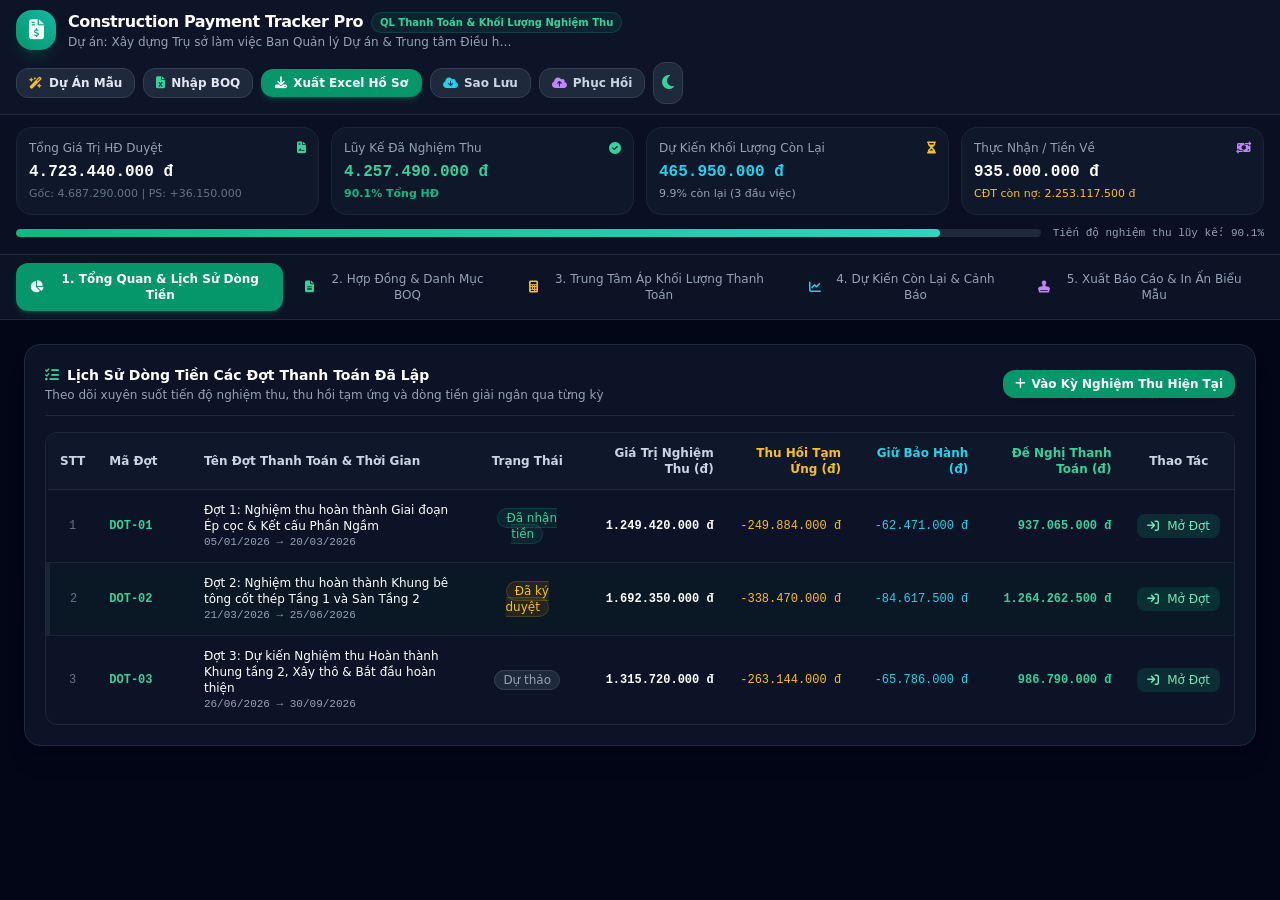
==== index.html @ e92fc6bf "Khoi tao ung dung Construction Payment Tracker Pro" ====
﻿<!DOCTYPE html>
<html lang="vi" class="dark">
<head>
  <meta charset="UTF-8">
  <meta name="viewport" content="width=device-width, initial-scale=1.0">
  <title>Construction Payment Tracker Pro - Quản Lý Thanh Toán & Khối Lượng Nghiệm Thu</title>
  
  <!-- Offline Tailwind CSS -->
  <script src="./libs/tailwind.js"></script>
  <script>
    if (typeof tailwind !== 'undefined') {
      tailwind.config = {
        darkMode: 'class',
        theme: {
          extend: {
            colors: {
              brand: { 50: '#ecfdf5', 500: '#10b981', 600: '#059669', 700: '#047857' }
            }
          }
        }
      }
    }
  </script>

  <!-- Offline Font Awesome Icons -->
  <link rel="stylesheet" href="./libs/fontawesome/all.min.css">

  <!-- Offline SheetJS Library -->
  <script src="./libs/xlsx.full.min.js"></script>

  <!-- Custom Stylesheet -->
  <link rel="stylesheet" href="style.css">
</head>
<body class="bg-slate-950 text-slate-100 min-h-screen flex flex-col font-sans antialiased selection:bg-emerald-500 selection:text-white">

  <!-- TOP HEADER -->
  <header class="bg-slate-900/90 border-b border-slate-800 px-4 py-2.5 flex flex-wrap items-center justify-between gap-3 sticky top-0 z-40 backdrop-blur-md">
    
    <!-- Left: Brand & Active Project -->
    <div class="flex items-center gap-3">
      <div class="w-10 h-10 rounded-2xl bg-gradient-to-tr from-emerald-600 to-teal-500 flex items-center justify-center text-white shadow-lg shadow-emerald-600/20">
        <i class="fa-solid fa-file-invoice-dollar text-xl"></i>
      </div>
      <div>
        <div class="flex items-center gap-2">
          <h1 class="text-sm sm:text-base font-extrabold text-white tracking-tight">Construction Payment Tracker Pro</h1>
          <span class="text-[10px] font-bold px-2 py-0.5 rounded-full bg-emerald-500/10 text-emerald-400 border border-emerald-500/20">QL Thanh Toán & Khối Lượng Nghiệm Thu</span>
        </div>
        <p id="header-project-name" class="text-xs text-slate-400 truncate max-w-xs sm:max-w-md">Dự án: Xây dựng Trụ sở làm việc Cơ quan 5 tầng</p>
      </div>
    </div>

    <!-- Right: Quick Actions -->
    <div class="flex items-center gap-2">
      <!-- Demo Data Reset -->
      <button id="btn-reset-demo" class="flex items-center gap-1.5 px-3 py-1.5 rounded-xl bg-slate-800 hover:bg-slate-700 text-slate-200 text-xs font-semibold border border-slate-700 transition" title="Nạp lại dự án mẫu chuẩn">
        <i class="fa-solid fa-wand-magic-sparkles text-amber-400"></i>
        <span class="hidden sm:inline">Dự Án Mẫu</span>
      </button>

      <!-- Import BOQ Excel -->
      <input type="file" id="input-boq-file" accept=".xlsx, .xls, .csv" class="hidden">
      <label for="input-boq-file" id="btn-open-boq" class="flex items-center gap-1.5 px-3 py-1.5 rounded-xl bg-slate-800 hover:bg-slate-700 text-slate-200 text-xs font-semibold border border-slate-700 transition cursor-pointer" title="Nạp BOQ từ Excel">
        <i class="fa-solid fa-file-excel text-emerald-400"></i>
        <span>Nhập BOQ</span>
      </label>

      <!-- Export Multi-Sheet Excel -->
      <button id="btn-export-full-excel" class="flex items-center gap-1.5 px-3.5 py-1.5 rounded-xl bg-emerald-600 hover:bg-emerald-500 text-white text-xs font-bold shadow-md shadow-emerald-600/25 transition" title="Xuất toàn bộ báo cáo thanh toán ra Excel đa sheet">
        <i class="fa-solid fa-download"></i>
        <span>Xuất Excel Hồ Sơ</span>
      </button>

      <!-- Backup JSON -->
      <button id="btn-backup-json" class="flex items-center gap-1.5 px-3 py-1.5 rounded-xl bg-slate-800 hover:bg-slate-700 text-slate-300 text-xs font-semibold border border-slate-700 transition" title="Sao lưu toàn bộ dữ liệu ra file JSON">
        <i class="fa-solid fa-cloud-arrow-down text-cyan-400"></i>
        <span class="hidden md:inline">Sao Lưu</span>
      </button>

      <!-- Restore JSON -->
      <input type="file" id="input-restore-json" accept=".json" class="hidden">
      <label for="input-restore-json" class="flex items-center gap-1.5 px-3 py-1.5 rounded-xl bg-slate-800 hover:bg-slate-700 text-slate-300 text-xs font-semibold border border-slate-700 transition cursor-pointer" title="Khôi phục dữ liệu từ file JSON">
        <i class="fa-solid fa-cloud-arrow-up text-purple-400"></i>
        <span class="hidden md:inline">Phục Hồi</span>
      </label>

      <!-- Theme Toggle -->
      <button id="btn-theme-toggle" class="p-2 rounded-xl bg-slate-800 border border-slate-700 text-slate-300 hover:text-white transition">
        <i id="theme-icon" class="fa-solid fa-moon text-emerald-400"></i>
      </button>
    </div>
  </header>

  <!-- KPI SUMMARY STRIP (ALWAYS VISIBLE FOR QUICK DECISION MAKING) -->
  <div class="bg-slate-900/60 border-b border-slate-800 px-4 py-3">
    <div class="max-w-[1600px] mx-auto grid grid-cols-2 md:grid-cols-4 gap-3 text-xs">
      
      <!-- KPI 1 -->
      <div class="p-3 rounded-2xl bg-slate-900 border border-slate-800/80">
        <div class="text-slate-400 flex items-center justify-between">
          <span>Tổng Giá Trị HĐ Duyệt</span>
          <i class="fa-solid fa-file-contract text-emerald-400"></i>
        </div>
        <div id="kpi-contract-total" class="text-sm sm:text-base font-extrabold text-white mt-1 font-mono">0 đ</div>
        <div id="kpi-contract-sub" class="text-[11px] text-slate-500 mt-0.5 truncate">Gốc: 0 | PS: 0</div>
      </div>

      <!-- KPI 2 -->
      <div class="p-3 rounded-2xl bg-slate-900 border border-slate-800/80">
        <div class="text-slate-400 flex items-center justify-between">
          <span>Lũy Kế Đã Nghiệm Thu</span>
          <i class="fa-solid fa-circle-check text-emerald-400"></i>
        </div>
        <div id="kpi-accepted-total" class="text-sm sm:text-base font-extrabold text-emerald-400 mt-1 font-mono">0 đ</div>
        <div id="kpi-accepted-pct" class="text-[11px] text-emerald-500 font-semibold mt-0.5">0.0% Tổng HĐ</div>
      </div>

      <!-- KPI 3 -->
      <div class="p-3 rounded-2xl bg-slate-900 border border-slate-800/80">
        <div class="text-slate-400 flex items-center justify-between">
          <span>Dự Kiến Khối Lượng Còn Lại</span>
          <i class="fa-solid fa-hourglass-half text-amber-400"></i>
        </div>
        <div id="kpi-remaining-total" class="text-sm sm:text-base font-extrabold text-cyan-400 mt-1 font-mono">0 đ</div>
        <div id="kpi-remaining-sub" class="text-[11px] text-slate-400 mt-0.5">0% còn lại</div>
      </div>

      <!-- KPI 4 -->
      <div class="p-3 rounded-2xl bg-slate-900 border border-slate-800/80">
        <div class="text-slate-400 flex items-center justify-between">
          <span>Thực Nhận / Tiền Về</span>
          <i class="fa-solid fa-money-bill-transfer text-purple-400"></i>
        </div>
        <div id="kpi-paid-total" class="text-sm sm:text-base font-extrabold text-white mt-1 font-mono">0 đ</div>
        <div id="kpi-debt-sub" class="text-[11px] text-amber-400 font-medium mt-0.5 truncate">CĐT còn nợ: 0 đ</div>
      </div>

    </div>

    <!-- Progress bar -->
    <div class="max-w-[1600px] mx-auto mt-2.5 flex items-center gap-3">
      <div class="flex-1 bg-slate-800 rounded-full h-2 overflow-hidden">
        <div id="progress-bar-accepted" class="bg-gradient-to-r from-emerald-500 to-teal-400 h-2 rounded-full transition-all duration-500" style="width: 0%"></div>
      </div>
      <span id="progress-bar-text" class="text-[11px] font-mono text-slate-400 whitespace-nowrap">Tiến độ nghiệm thu: 0.0%</span>
    </div>
  </div>

  <!-- NAVIGATION TABS -->
  <nav class="bg-slate-900/80 border-b border-slate-800 px-4 py-2 flex items-center gap-2 overflow-x-auto text-xs font-medium sticky top-[57px] z-30 backdrop-blur-md">
    <button class="nav-tab active px-3.5 py-2 rounded-xl flex items-center gap-2 bg-emerald-600 text-white font-bold shadow-md shadow-emerald-600/25 transition" data-tab="tab-dashboard">
      <i class="fa-solid fa-chart-pie"></i>
      <span>1. Tổng Quan & Lịch Sử Dòng Tiền</span>
    </button>
    <button class="nav-tab px-3.5 py-2 rounded-xl text-slate-400 hover:text-white flex items-center gap-2 transition hover:bg-slate-800" data-tab="tab-contract">
      <i class="fa-solid fa-file-lines text-emerald-400"></i>
      <span>2. Hợp Đồng & Danh Mục BOQ</span>
    </button>
    <button class="nav-tab px-3.5 py-2 rounded-xl text-slate-400 hover:text-white flex items-center gap-2 transition hover:bg-slate-800" data-tab="tab-payment">
      <i class="fa-solid fa-calculator text-amber-400"></i>
      <span>3. Trung Tâm Áp Khối Lượng Thanh Toán</span>
    </button>
    <button class="nav-tab px-3.5 py-2 rounded-xl text-slate-400 hover:text-white flex items-center gap-2 transition hover:bg-slate-800" data-tab="tab-remaining">
      <i class="fa-solid fa-chart-line text-cyan-400"></i>
      <span>4. Dự Kiến Còn Lại & Cảnh Báo</span>
    </button>
    <button class="nav-tab px-3.5 py-2 rounded-xl text-slate-400 hover:text-white flex items-center gap-2 transition hover:bg-slate-800" data-tab="tab-export">
      <i class="fa-solid fa-stamp text-purple-400"></i>
      <span>5. Xuất Báo Cáo & In Ấn Biểu Mẫu</span>
    </button>
  </nav>

  <!-- MAIN TAB CONTENT CONTAINER -->
  <main class="flex-1 max-w-[1600px] w-full mx-auto p-4 sm:p-6 overflow-y-auto space-y-6">
    <!-- ==================== TAB 1: TỔNG QUAN & LỊCH SỬ DÒNG TIỀN ==================== -->
    <section id="tab-dashboard" class="tab-content space-y-6">
      <div class="p-5 rounded-2xl bg-slate-900/80 border border-slate-800 shadow-xl space-y-4">
        <div class="flex flex-col sm:flex-row sm:items-center justify-between gap-3 border-b border-slate-800 pb-3">
          <div>
            <h2 class="text-sm font-bold text-white flex items-center gap-2">
              <i class="fa-solid fa-list-check text-emerald-400"></i>
              Lịch Sử Dòng Tiền Các Đợt Thanh Toán Đã Lập
            </h2>
            <p class="text-xs text-slate-400 mt-0.5">Theo dõi xuyên suốt tiến độ nghiệm thu, thu hồi tạm ứng và dòng tiền giải ngân qua từng kỳ</p>
          </div>
          <div class="flex items-center gap-2 text-xs">
            <button onclick="switchTab('tab-payment')" class="px-3 py-1.5 rounded-xl bg-emerald-600 hover:bg-emerald-500 text-white font-semibold transition flex items-center gap-1.5 shadow">
              <i class="fa-solid fa-plus"></i>
              <span>Vào Kỳ Nghiệm Thu Hiện Tại</span>
            </button>
          </div>
        </div>

        <div class="overflow-x-auto rounded-xl border border-slate-800">
          <table class="w-full text-left text-xs border-collapse">
            <thead class="bg-slate-900 text-slate-300 font-semibold border-b border-slate-800">
              <tr>
                <th class="p-3 text-center w-10">STT</th>
                <th class="p-3 w-24">Mã Đợt</th>
                <th class="p-3 min-w-[280px]">Tên Đợt Thanh Toán & Thời Gian</th>
                <th class="p-3 text-center w-28">Trạng Thái</th>
                <th class="p-3 text-right w-36">Giá Trị Nghiệm Thu (đ)</th>
                <th class="p-3 text-right w-32 text-amber-400">Thu Hồi Tạm Ứng (đ)</th>
                <th class="p-3 text-right w-32 text-cyan-400">Giữ Bảo Hành (đ)</th>
                <th class="p-3 text-right w-36 text-emerald-400 font-bold">Đề Nghị Thanh Toán (đ)</th>
                <th class="p-3 text-center w-28">Thao Tác</th>
              </tr>
            </thead>
            <tbody id="dashboard-milestones-body" class="divide-y divide-slate-800/80 text-slate-200">
              <!-- Rendered dynamically -->
            </tbody>
          </table>
        </div>
      </div>
    </section>

    <!-- ==================== TAB 2: HỢP ĐỒNG & DANH MỤC BOQ ==================== -->
    <section id="tab-contract" class="tab-content space-y-6 hidden">
      
      <!-- Project Info Card -->
      <div class="p-5 rounded-2xl bg-slate-900/80 border border-slate-800 shadow-xl space-y-4">
        <div class="flex items-center justify-between border-b border-slate-800 pb-3">
          <h2 class="text-sm font-bold text-white flex items-center gap-2">
            <i class="fa-solid fa-building-circle-check text-emerald-400"></i>
            Thông Tin Hợp Đồng & Điều Kiện Thanh Toán
          </h2>
          <span class="text-[11px] text-slate-400">Mẫu chuẩn theo Nghị định 99/2021/NĐ-CP & Quản lý HĐ Xây dựng</span>
        </div>

        <div class="grid grid-cols-1 md:grid-cols-2 lg:grid-cols-4 gap-4 text-xs">
          <div>
            <label class="block text-slate-400 mb-1">Tên Công Trình / Dự Án <span class="text-rose-400">*</span></label>
            <input type="text" id="proj-name" class="w-full bg-slate-800 border border-slate-700 rounded-xl px-3 py-2 text-white font-medium focus:outline-none focus:border-emerald-500">
          </div>
          <div>
            <label class="block text-slate-400 mb-1">Mã Dự Án / Mã Hiệu</label>
            <input type="text" id="proj-code" class="w-full bg-slate-800 border border-slate-700 rounded-xl px-3 py-2 text-white font-mono focus:outline-none focus:border-emerald-500">
          </div>
          <div>
            <label class="block text-slate-400 mb-1">Gói Thầu Thi Công</label>
            <input type="text" id="proj-package" class="w-full bg-slate-800 border border-slate-700 rounded-xl px-3 py-2 text-white focus:outline-none focus:border-emerald-500">
          </div>
          <div>
            <label class="block text-slate-400 mb-1">Chủ Đầu Tư / Ban QLDA</label>
            <input type="text" id="proj-investor" class="w-full bg-slate-800 border border-slate-700 rounded-xl px-3 py-2 text-white focus:outline-none focus:border-emerald-500">
          </div>
          <div>
            <label class="block text-slate-400 mb-1">Nhà Thầu Thi Công</label>
            <input type="text" id="proj-contractor" class="w-full bg-slate-800 border border-slate-700 rounded-xl px-3 py-2 text-white focus:outline-none focus:border-emerald-500">
          </div>
          <div>
            <label class="block text-slate-400 mb-1">Đơn Vị Tư Vấn Giám Sát</label>
            <input type="text" id="proj-supervision" class="w-full bg-slate-800 border border-slate-700 rounded-xl px-3 py-2 text-white focus:outline-none focus:border-emerald-500">
          </div>
          <div>
            <label class="block text-slate-400 mb-1">Số Hợp Đồng & Ngày Ký</label>
            <input type="text" id="proj-contract-no" class="w-full bg-slate-800 border border-slate-700 rounded-xl px-3 py-2 text-white font-medium focus:outline-none focus:border-emerald-500">
          </div>
          <div class="grid grid-cols-2 gap-2">
            <div>
              <label class="block text-slate-400 mb-1">% Tạm Ứng HĐ</label>
              <div class="relative">
                <input type="number" id="proj-advance-pct" class="w-full bg-slate-800 border border-slate-700 rounded-xl px-3 py-2 text-white font-mono focus:outline-none focus:border-emerald-500">
                <span class="absolute right-2.5 top-2 text-slate-500">%</span>
              </div>
            </div>
            <div>
              <label class="block text-slate-400 mb-1">% Giữ Bảo Hành</label>
              <div class="relative">
                <input type="number" id="proj-retention-pct" class="w-full bg-slate-800 border border-slate-700 rounded-xl px-3 py-2 text-white font-mono focus:outline-none focus:border-emerald-500">
                <span class="absolute right-2.5 top-2 text-slate-500">%</span>
              </div>
            </div>
          </div>
        </div>

        <div class="pt-2 border-t border-slate-800/80 grid grid-cols-1 md:grid-cols-2 gap-4 text-xs">
          <div>
            <label class="block text-slate-400 mb-1">Tổng Số Tiền Đã Tạm Ứng (VNĐ) - Dùng để theo dõi mức thu hồi còn lại:</label>
            <input type="number" id="proj-advance-amount" class="w-full bg-slate-800 border border-slate-700 rounded-xl px-3 py-2 text-amber-300 font-mono font-bold focus:outline-none focus:border-amber-500">
          </div>
          <div class="flex items-end">
            <p class="text-[11px] text-slate-400 italic">
              <i class="fa-solid fa-circle-info text-emerald-400 mr-1"></i> Số liệu được tự động lưu sau mỗi lần bạn chỉnh sửa.
            </p>
          </div>
        </div>
      </div>

      <!-- Drag & Drop Upload Excel BOQ -->
      <input type="file" id="input-boq-dropzone" accept=".xlsx, .xls, .csv" class="hidden">
      <label for="input-boq-dropzone" id="dropzone-boq" class="block p-5 rounded-2xl bg-gradient-to-r from-slate-900 to-slate-900/80 border-2 border-dashed border-slate-700 hover:border-emerald-500 transition shadow-lg text-center cursor-pointer group">
        <div class="flex items-center justify-center gap-3">
          <div class="w-10 h-10 rounded-xl bg-emerald-500/10 text-emerald-400 flex items-center justify-center group-hover:scale-110 transition pointer-events-none">
            <i class="fa-solid fa-file-excel text-xl"></i>
          </div>
          <div class="text-left pointer-events-none">
            <h3 class="text-xs sm:text-sm font-bold text-white">Nạp Danh Mục Dự Toán / Bảng Giá Hợp Đồng (BOQ) Từ File Excel</h3>
            <p class="text-[11px] text-slate-400">Bấm vào đây hoặc kéo thả file Excel (.xlsx, .xls, .csv) để tự động nhận diện cột</p>
          </div>
        </div>
      </label>

      <!-- BOQ Items Table Card -->
      <div class="p-5 rounded-2xl bg-slate-900/80 border border-slate-800 shadow-xl space-y-4">
        <div class="flex flex-col sm:flex-row sm:items-center justify-between gap-3">
          <div>
            <h2 class="text-sm font-bold text-white flex items-center gap-2">
              <i class="fa-solid fa-list-ol text-emerald-400"></i>
              Bảng Danh Mục Khối Lượng Hợp Đồng & Phát Sinh (BOQ)
            </h2>
            <p class="text-xs text-slate-400 mt-0.5">Bạn có thể chỉnh sửa trực tiếp tên, khối lượng và đơn giá ngay trong bảng</p>
          </div>

          <div class="flex items-center gap-2 text-xs">
            <button id="btn-add-boq-item" class="px-3.5 py-1.5 rounded-xl bg-emerald-600 hover:bg-emerald-500 text-white font-bold transition flex items-center gap-1.5 shadow-md shadow-emerald-600/20">
              <i class="fa-solid fa-plus"></i> Thêm Đầu Việc
            </button>
            <span class="px-3 py-1.5 rounded-xl bg-slate-800 border border-slate-700 text-slate-300 font-mono">
              Tổng Giá Trị HĐ Duyệt: <strong id="stat-boq-grand-total" class="text-emerald-400 font-bold">0 đ</strong>
            </span>
          </div>
        </div>

        <!-- BOQ Table -->
        <div class="overflow-x-auto rounded-xl border border-slate-800 max-h-[500px]">
          <table class="w-full text-left text-xs border-collapse">
            <thead class="bg-slate-900 text-slate-300 font-semibold sticky top-0 z-10 border-b border-slate-800">
              <tr>
                <th class="p-2.5 text-center w-10">STT</th>
                <th class="p-2.5 w-24">Mã Hiệu</th>
                <th class="p-2.5 min-w-[280px]">Nội Dung Công Tác Xây Dựng</th>
                <th class="p-2.5 text-center w-16">ĐVT</th>
                <th class="p-2.5 text-right w-24">KL Gốc</th>
                <th class="p-2.5 text-right w-24 text-amber-400">Phát Sinh (+/-)</th>
                <th class="p-2.5 text-right w-28 text-emerald-400">KL Duyệt</th>
                <th class="p-2.5 text-right w-32">Đơn Giá HĐ (đ)</th>
                <th class="p-2.5 text-right w-36">Thành Tiền HĐ (đ)</th>
                <th class="p-2.5 text-center w-14">Xóa</th>
              </tr>
            </thead>
            <tbody id="boq-table-body" class="divide-y divide-slate-800/80 text-slate-200">
              <!-- Rendered dynamically -->
            </tbody>
          </table>
        </div>
      </div>

    </section>

    <!-- ==================== TAB 3: TRUNG TÂM THANH TOÁN & ÁP KHỐI LƯỢNG ==================== -->
    <section id="tab-payment" class="tab-content space-y-6 hidden">
      
      <!-- Milestone Control Hub -->
      <div class="p-5 rounded-2xl bg-gradient-to-r from-slate-900 to-slate-900/90 border border-slate-800 shadow-xl space-y-4">
        <div class="flex flex-col sm:flex-row sm:items-center justify-between gap-3 border-b border-slate-800 pb-3">
          <div class="flex items-center gap-3">
            <div>
              <label class="block text-[11px] text-slate-400 font-semibold mb-1">Chọn Đợt Thanh Toán:</label>
              <select id="select-active-milestone" class="bg-slate-800 border border-slate-700 rounded-xl px-3 py-2 text-white font-bold text-xs focus:outline-none focus:border-amber-500 max-w-sm sm:max-w-md truncate">
                <!-- Rendered dynamically -->
              </select>
            </div>
            <div class="flex items-end gap-1.5 pt-4">
              <button id="btn-add-milestone" class="px-3 py-2 rounded-xl bg-amber-500 hover:bg-amber-400 text-slate-950 font-bold text-xs shadow-md transition flex items-center gap-1.5" title="Tạo đợt thanh toán mới">
                <i class="fa-solid fa-plus"></i> Tạo Đợt Mới
              </button>
              <button id="btn-delete-milestone" class="px-2.5 py-2 rounded-xl bg-slate-800 hover:bg-rose-900/40 text-slate-400 hover:text-rose-400 text-xs border border-slate-700 transition" title="Xóa đợt hiện tại">
                <i class="fa-regular fa-trash-can"></i>
              </button>
            </div>
          </div>

          <div class="flex items-center gap-2 text-xs">
            <button id="btn-auto-fill-remaining" class="px-3 py-2 rounded-xl bg-slate-800 hover:bg-slate-700 text-slate-300 font-semibold border border-slate-700 transition" title="Tự động áp toàn bộ khối lượng còn lại vào đợt này">
              <i class="fa-solid fa-bolt text-amber-400 mr-1"></i> Áp 100% KL Còn Lại
            </button>
            <button id="btn-clear-period-quantities" class="px-3 py-2 rounded-xl bg-slate-800 hover:bg-slate-700 text-slate-400 hover:text-white border border-slate-700 transition" title="Xóa trắng số liệu kỳ này">
              <i class="fa-solid fa-eraser mr-1"></i> Xóa Trắng Kỳ Này
            </button>
          </div>
        </div>

        <!-- Milestone Configuration Fields -->
        <div class="grid grid-cols-1 sm:grid-cols-2 lg:grid-cols-6 gap-3 text-xs">
          <div class="lg:col-span-2">
            <label class="block text-slate-400 mb-1">Tên Đợt Thanh Toán</label>
            <input type="text" id="ms-name" class="w-full bg-slate-800 border border-slate-700 rounded-xl px-3 py-2 text-white font-semibold focus:outline-none focus:border-amber-500">
          </div>
          <div>
            <label class="block text-slate-400 mb-1">Mã Đợt (VD: DOT-01)</label>
            <input type="text" id="ms-code" class="w-full bg-slate-800 border border-slate-700 rounded-xl px-3 py-2 text-emerald-400 font-mono font-bold focus:outline-none focus:border-amber-500">
          </div>
          <div>
            <label class="block text-slate-400 mb-1">Từ Ngày</label>
            <input type="date" id="ms-start-date" class="w-full bg-slate-800 border border-slate-700 rounded-xl px-3 py-2 text-white focus:outline-none focus:border-amber-500">
          </div>
          <div>
            <label class="block text-slate-400 mb-1">Đến Ngày (Chốt Nghiệm Thu)</label>
            <input type="date" id="ms-end-date" class="w-full bg-slate-800 border border-slate-700 rounded-xl px-3 py-2 text-amber-300 font-bold focus:outline-none focus:border-amber-500">
          </div>
          <div>
            <label class="block text-slate-400 mb-1">Trạng Thái Hồ Sơ</label>
            <select id="ms-status" class="w-full bg-slate-800 border border-slate-700 rounded-xl px-3 py-2 text-white font-medium focus:outline-none focus:border-amber-500">
              <option value="draft">Dự Thảo</option>
              <option value="inspected">Đã Nghiệm Thu</option>
              <option value="approved">Đã Ký Duyệt Hồ Sơ</option>
              <option value="paid">Đã Giải Ngân / Nhận Tiền</option>
            </select>
          </div>
        </div>
      </div>

      <!-- Overrun Warning Banner (Dynamic) -->
      <div id="banner-overrun-warning" class="p-4 rounded-2xl bg-rose-950/40 border border-rose-500/50 shadow-lg hidden flex items-center justify-between gap-3 text-xs">
        <div class="flex items-center gap-3">
          <div class="w-9 h-9 rounded-xl bg-rose-500/20 text-rose-400 flex items-center justify-center text-lg">
            <i class="fa-solid fa-triangle-exclamation"></i>
          </div>
          <div>
            <h4 class="font-bold text-white">CẢNH BÁO: PHÁT HIỆN <span id="text-overrun-count" class="text-rose-400">0</span> CÔNG TÁC VƯỢT KHỐI LƯỢNG HỢP ĐỒNG!</h4>
            <p class="text-slate-300 text-[11px] mt-0.5">Tổng giá trị khối lượng vượt hạn mức: <strong id="text-overrun-amount" class="text-rose-400 font-mono">0 đ</strong>. Vui lòng kiểm tra lại số liệu hoặc lập Phụ lục hợp đồng bổ sung.</p>
          </div>
        </div>
        <button onclick="switchTab('tab-remaining')" class="px-3 py-1.5 rounded-xl bg-rose-600 hover:bg-rose-500 text-white font-semibold transition shrink-0">
          Xem Danh Sách Vượt
        </button>
      </div>

      <!-- Core Payment Table Card -->
      <div class="p-5 rounded-2xl bg-slate-900/80 border border-slate-800 shadow-xl space-y-4">
        <div class="flex flex-col sm:flex-row sm:items-center justify-between gap-3">
          <div>
            <h2 class="text-sm font-bold text-white flex items-center gap-2">
              <i class="fa-solid fa-calculator text-emerald-400"></i>
              Bảng Áp Khối Lượng Nghiệm Thu & Tính Toán Dòng Tiền Kỳ Này
            </h2>
            <p class="text-xs text-slate-400 mt-0.5">Nhập số lượng thực hiện tại cột màu vàng ➔ Lũy kế, Khối lượng còn lại và Thành tiền sẽ tự động cập nhật</p>
          </div>
        </div>

        <div class="overflow-x-auto rounded-xl border border-slate-800 max-h-[550px]">
          <table class="w-full text-left text-xs border-collapse">
            <thead class="bg-slate-900 text-slate-300 font-semibold sticky top-0 z-10 border-b border-slate-800">
              <tr>
                <th class="p-2 text-center w-8">STT</th>
                <th class="p-2 w-20">Mã Hiệu</th>
                <th class="p-2 min-w-[240px]">Nội Dung Công Việc</th>
                <th class="p-2 text-center w-14">ĐVT</th>
                <th class="p-2 text-right w-24 text-slate-400">KL HĐ Duyệt</th>
                <th class="p-2 text-right w-24 text-slate-400 bg-slate-900/60">Lũy Kế Trước</th>
                <th class="p-2 text-right w-28 bg-amber-500/10 text-amber-300 border-x border-amber-500/30 font-bold">KL KỲ NÀY</th>
                <th class="p-2 text-right w-28 text-emerald-400">Lũy Kế Hết Kỳ</th>
                <th class="p-2 text-right w-24 text-slate-300 bg-slate-900/60">KL CÒN LẠI</th>
                <th class="p-2 text-right w-28 text-slate-400">Đơn Giá HĐ (đ)</th>
                <th class="p-2 text-right w-32 text-emerald-400 font-bold">Thành Tiền Kỳ Này (đ)</th>
                <th class="p-2 text-right w-32 text-cyan-300 font-bold">Giá Trị Còn Lại (đ)</th>
                <th class="p-2 text-center w-24">Cảnh Báo</th>
              </tr>
            </thead>
            <tbody id="payment-table-body" class="divide-y divide-slate-800/80 text-slate-200">
              <!-- Rendered dynamically -->
            </tbody>
          </table>
        </div>

        <!-- Financial Deductions Summary Bar (Chuẩn Nghiệp Vụ Kho Bạc / NĐ 99) -->
        <div class="p-5 rounded-2xl bg-gradient-to-r from-slate-900 via-slate-800/60 to-slate-900 border border-slate-700/80 space-y-4">
          <div class="flex items-center justify-between border-b border-slate-700/60 pb-2">
            <h3 class="text-xs font-bold uppercase tracking-wider text-emerald-400 flex items-center gap-1.5">
              <i class="fa-solid fa-coins"></i> Bảng Khấu Trừ & Đề Nghị Thanh Toán Đợt
            </h3>
            <span id="disp-debt-milestone" class="text-xs font-mono text-slate-300">CĐT đã trả: 0 đ | Còn nợ đợt này: 0 đ</span>
          </div>

          <div class="grid grid-cols-2 sm:grid-cols-3 lg:grid-cols-5 gap-3 text-xs">
            
            <div class="p-3 rounded-xl bg-slate-900/80 border border-slate-800">
              <span class="text-slate-400 block mb-1">1. Giá Trị Nghiệm Thu:</span>
              <div id="sum-period-gross" class="text-sm font-bold text-white font-mono">0 đ</div>
            </div>

            <div class="p-3 rounded-xl bg-slate-900/80 border border-slate-800">
              <div class="flex items-center justify-between mb-1">
                <span class="text-slate-400">2. Thu Hồi Tạm Ứng:</span>
                <div class="flex items-center gap-1">
                  <input type="number" id="ms-adv-rate" class="w-10 bg-slate-800 border border-slate-700 rounded px-1 text-center text-amber-400 font-mono text-[11px]" value="20">%
                </div>
              </div>
              <div id="sum-period-advance" class="text-sm font-bold text-amber-400 font-mono">0 đ</div>
            </div>

            <div class="p-3 rounded-xl bg-slate-900/80 border border-slate-800">
              <div class="flex items-center justify-between mb-1">
                <span class="text-slate-400">3. Giữ Bảo Hành:</span>
                <div class="flex items-center gap-1">
                  <input type="number" id="ms-ret-rate" class="w-10 bg-slate-800 border border-slate-700 rounded px-1 text-center text-cyan-400 font-mono text-[11px]" value="5">%
                </div>
              </div>
              <div id="sum-period-retention" class="text-sm font-bold text-cyan-400 font-mono">0 đ</div>
            </div>

            <div class="p-3 rounded-xl bg-slate-900/80 border border-slate-800">
              <span class="text-slate-400 block mb-1">4. Giảm Trừ Khác (đ):</span>
              <input type="number" id="ms-other-deductions" class="w-full bg-slate-800 border border-slate-700 rounded px-2 py-0.5 text-rose-400 font-mono font-bold text-xs" value="0">
              <div id="sum-period-other" class="text-[11px] text-slate-500 font-mono mt-1">-0 đ</div>
            </div>

            <div class="p-3 rounded-xl bg-emerald-950/40 border border-emerald-500/40 col-span-2 sm:col-span-1">
              <span class="text-emerald-300 font-bold block mb-1 uppercase text-[11px]">5. THỰC NHẬN KỲ NÀY:</span>
              <div id="sum-period-net" class="text-base font-extrabold text-emerald-400 font-mono">0 đ</div>
            </div>

          </div>

          <!-- Payment Receipt Recording -->
          <div class="pt-2 border-t border-slate-800/80 flex flex-wrap items-center justify-between gap-3 text-xs">
            <div class="flex items-center gap-2">
              <label class="text-slate-400">Số tiền CĐT đã chuyển khoản vào tài khoản (đ):</label>
              <input type="number" id="ms-paid-amount" class="w-44 bg-slate-800 border border-slate-700 rounded-lg px-2.5 py-1 text-white font-mono font-bold" value="0">
            </div>
            <div class="text-[11px] text-slate-400 italic">
              Khi CĐT chuyển tiền, bạn nhập vào đây để hệ thống tự động ghi nhận công nợ còn lại.
            </div>
          </div>

        </div>
      </div>

    </section>
    <!-- ==================== TAB 4: DỰ KIẾN CÒN LẠI & CẢNH BÁO ==================== -->
    <section id="tab-remaining" class="tab-content space-y-6 hidden">
      
      <!-- Summary Card -->
      <div class="p-5 rounded-2xl bg-slate-900/80 border border-slate-800 shadow-xl space-y-2">
        <div class="flex items-center gap-2">
          <div class="w-8 h-8 rounded-lg bg-cyan-500/20 text-cyan-400 flex items-center justify-center">
            <i class="fa-solid fa-hourglass-half"></i>
          </div>
          <h2 class="text-sm font-bold text-white">Bảng Phân Tích & Dự Báo Khối Lượng Chưa Nghiệm Thu</h2>
        </div>
        <p id="remaining-summary-text" class="text-xs text-slate-300 leading-relaxed"></p>
      </div>

      <!-- Overrun Analysis Card (Alert) -->
      <div id="card-overrun-analysis" class="p-5 rounded-2xl bg-rose-950/20 border border-rose-500/40 shadow-xl space-y-3 hidden">
        <div class="flex items-center gap-2 text-rose-400">
          <i class="fa-solid fa-triangle-exclamation text-base"></i>
          <h3 class="text-sm font-bold">Danh Mục Công Tác Đã Nghiệm Thu Vượt Khối Lượng Hợp Đồng</h3>
        </div>
        <p class="text-xs text-slate-300">Các công việc dưới đây có lũy kế nghiệm thu lớn hơn khối lượng duyệt. Bạn cần rà soát để kịp thời ký Phụ lục bổ sung giá trị thanh toán.</p>
        
        <div class="overflow-x-auto rounded-xl border border-rose-500/30">
          <table class="w-full text-left text-xs border-collapse">
            <thead class="bg-rose-950/40 text-rose-300 font-semibold border-b border-rose-500/30">
              <tr>
                <th class="p-2.5 text-center w-10">STT</th>
                <th class="p-2.5 w-24">Mã Hiệu</th>
                <th class="p-2.5 min-w-[260px]">Nội Dung Công Tác</th>
                <th class="p-2.5 text-center w-16">ĐVT</th>
                <th class="p-2.5 text-right w-24">KL HĐ Duyệt</th>
                <th class="p-2.5 text-right w-24">Lũy Kế Đã NT</th>
                <th class="p-2.5 text-right w-28 text-rose-400 font-bold">Khối Lượng Vượt</th>
                <th class="p-2.5 text-right w-36 text-rose-400 font-bold">Giá Trị Vượt (đ)</th>
                <th class="p-2.5 text-center w-28">Giải Pháp</th>
              </tr>
            </thead>
            <tbody id="overrun-items-body" class="divide-y divide-rose-500/20 font-mono">
              <!-- Rendered dynamically -->
            </tbody>
          </table>
        </div>
      </div>

      <!-- Remaining Items Table (Sorted by Highest Value Descending) -->
      <div class="p-5 rounded-2xl bg-slate-900/80 border border-slate-800 shadow-xl space-y-4">
        <div class="flex flex-col sm:flex-row sm:items-center justify-between gap-3 border-b border-slate-800 pb-3">
          <div>
            <h2 class="text-sm font-bold text-white flex items-center gap-2">
              <i class="fa-solid fa-arrow-down-wide-short text-amber-400"></i>
              Bảng Chi Tiết Công Tác Còn Lại (Xếp Theo Giá Trị Từ Cao Xuống Thấp)
            </h2>
            <p class="text-xs text-slate-400 mt-0.5">Giúp kỹ sư QS và Chỉ huy trưởng nắm bắt những đầu việc "nặng tiền" nhất để tập trung thi công và nghiệm thu</p>
          </div>
        </div>

        <div class="overflow-x-auto rounded-xl border border-slate-800 max-h-[500px]">
          <table class="w-full text-left text-xs border-collapse">
            <thead class="bg-slate-900 text-slate-300 font-semibold sticky top-0 z-10 border-b border-slate-800">
              <tr>
                <th class="p-2.5 text-center w-10">STT</th>
                <th class="p-2.5 w-24">Mã Hiệu</th>
                <th class="p-2.5 min-w-[280px]">Nội Dung Công Tác</th>
                <th class="p-2.5 text-center w-16">ĐVT</th>
                <th class="p-2.5 text-right w-24 text-slate-400">KL HĐ</th>
                <th class="p-2.5 text-right w-24 text-slate-400 bg-slate-900/60">Đã Nghiệm Thu</th>
                <th class="p-2.5 text-right w-28 text-amber-300 font-bold">KL CÒN LẠI</th>
                <th class="p-2.5 text-right w-28 text-slate-400">Đơn Giá HĐ (đ)</th>
                <th class="p-2.5 text-right w-36 text-cyan-400 font-bold">GIÁ TRỊ CÒN LẠI (đ)</th>
                <th class="p-2.5 text-center w-32">% Còn Lại</th>
              </tr>
            </thead>
            <tbody id="remaining-table-body" class="divide-y divide-slate-800/80 text-slate-200">
              <!-- Rendered dynamically -->
            </tbody>
          </table>
        </div>
      </div>

    </section>

    <!-- ==================== TAB 5: XUẤT HỒ SƠ & IN ẤN ==================== -->
    <section id="tab-export" class="tab-content space-y-6 hidden">
      
      <!-- Document Selection Toolbar -->
      <div class="p-5 rounded-2xl bg-slate-900/80 border border-slate-800 shadow-xl flex flex-wrap items-center justify-between gap-3">
        <div class="flex items-center gap-2">
          <span class="text-xs text-slate-400 font-medium">Chọn biểu mẫu in:</span>
          <button id="btn-doc-pl03a" class="px-3.5 py-1.5 rounded-xl bg-emerald-600 text-white font-bold text-xs shadow transition">
            <i class="fa-solid fa-file-contract mr-1"></i> 1. Phụ Lục 03.a (Khối Lượng Hoàn Thành)
          </button>
          <button id="btn-doc-statement" class="px-3.5 py-1.5 rounded-xl bg-slate-800 text-slate-300 font-medium text-xs hover:bg-slate-700 transition">
            <i class="fa-solid fa-stamp mr-1"></i> 2. Giấy Đề Nghị Thanh Toán
          </button>
        </div>

        <div class="flex items-center gap-2">
          <button id="btn-print-doc" class="px-4 py-2 rounded-xl bg-emerald-600 hover:bg-emerald-500 text-white font-bold text-xs shadow-md shadow-emerald-600/25 transition flex items-center gap-1.5">
            <i class="fa-solid fa-print"></i> In Ngay Biểu Mẫu Này (A4)
          </button>
        </div>
      </div>

      <!-- Printable A4 Preview Sheet -->
      <div class="flex justify-center bg-slate-950 p-4 sm:p-8 rounded-2xl border border-slate-800 overflow-x-auto">
        <div id="printable-canvas" class="bg-white text-black p-8 sm:p-12 w-full max-w-[950px] shadow-2xl rounded font-serif text-[12px] leading-relaxed min-h-[1050px]">
          <!-- Rendered dynamically -->
        </div>
      </div>

    </section>

  </main>

  <!-- MODAL: SMART EXCEL BOQ MAPPER -->
  <div id="modal-boq-mapper" class="fixed inset-0 bg-black/80 backdrop-blur-sm z-50 flex items-center justify-center p-4 hidden">
    <div class="bg-slate-900 border border-slate-700 rounded-2xl shadow-2xl max-w-4xl w-full max-h-[90vh] flex flex-col overflow-hidden">
      
      <!-- Modal Header -->
      <div class="p-4 border-b border-slate-800 flex items-center justify-between">
        <div class="flex items-center gap-2">
          <div class="w-8 h-8 rounded-lg bg-emerald-500/20 text-emerald-400 flex items-center justify-center">
            <i class="fa-solid fa-file-excel text-base"></i>
          </div>
          <div>
            <h3 class="text-sm font-bold text-white">Khớp Cột Dữ Liệu Excel BOQ</h3>
            <p id="modal-filename-text" class="text-[11px] text-slate-400">File: du_toan.xlsx</p>
          </div>
        </div>
        <button id="btn-close-boq-modal" class="text-slate-400 hover:text-white p-1 rounded-lg hover:bg-slate-800 transition">
          <i class="fa-solid fa-xmark text-base"></i>
        </button>
      </div>

      <!-- Modal Body -->
      <div class="p-5 space-y-4 overflow-y-auto flex-1 text-xs">
        
        <div class="grid grid-cols-1 sm:grid-cols-3 gap-3 p-3.5 rounded-xl bg-slate-800/60 border border-slate-700">
          <div>
            <label class="block text-slate-300 font-semibold mb-1">Chọn Sheet Dữ Liệu:</label>
            <select id="modal-select-sheet" class="w-full bg-slate-900 border border-slate-700 rounded-lg px-2.5 py-1.5 text-white font-medium focus:outline-none focus:border-emerald-500"></select>
          </div>
          <div>
            <label class="block text-slate-300 font-semibold mb-1">Dòng bắt đầu lấy đầu việc:</label>
            <input type="number" id="modal-start-row" min="1" value="2" class="w-full bg-slate-900 border border-slate-700 rounded-lg px-2.5 py-1.5 text-white font-mono focus:outline-none focus:border-emerald-500">
          </div>
          <div class="flex items-end">
            <div class="text-[11px] text-amber-300 bg-amber-500/10 border border-amber-500/20 p-2 rounded-lg w-full">
              <i class="fa-solid fa-circle-info mr-1"></i> Tự động nhận diện cột thông minh.
            </div>
          </div>
        </div>

        <div class="grid grid-cols-2 sm:grid-cols-5 gap-2.5 font-medium">
          <div>
            <label class="block text-slate-400 mb-1">Cột Mã Hiệu:</label>
            <select id="map-col-code" class="w-full bg-slate-800 border border-slate-700 rounded-lg px-2 py-1.5 text-emerald-400 font-mono"></select>
          </div>
          <div>
            <label class="block text-slate-400 mb-1">Cột Tên Công Việc <span class="text-rose-400">*</span>:</label>
            <select id="map-col-name" class="w-full bg-slate-800 border border-slate-700 rounded-lg px-2 py-1.5 text-white font-medium"></select>
          </div>
          <div>
            <label class="block text-slate-400 mb-1">Cột Đơn Vị Tính:</label>
            <select id="map-col-unit" class="w-full bg-slate-800 border border-slate-700 rounded-lg px-2 py-1.5 text-slate-300 font-mono"></select>
          </div>
          <div>
            <label class="block text-slate-400 mb-1">Cột Khối Lượng <span class="text-rose-400">*</span>:</label>
            <select id="map-col-qty" class="w-full bg-slate-800 border border-slate-700 rounded-lg px-2 py-1.5 text-amber-300 font-mono"></select>
          </div>
          <div>
            <label class="block text-slate-400 mb-1">Cột Đơn Giá (đ):</label>
            <select id="map-col-price" class="w-full bg-slate-800 border border-slate-700 rounded-lg px-2 py-1.5 text-slate-300 font-mono"></select>
          </div>
        </div>

        <div class="space-y-1.5">
          <label class="block text-slate-400 font-semibold">Xem trước các dòng thực tế từ file Excel:</label>
          <div class="overflow-x-auto rounded-xl border border-slate-800 max-h-52 bg-slate-950/60 font-mono text-[11px]">
            <table class="w-full text-left border-collapse" id="modal-preview-table"></table>
          </div>
        </div>

      </div>

      <!-- Modal Footer -->
      <div class="p-4 border-t border-slate-800 bg-slate-900/80 flex items-center justify-end gap-2">
        <button id="btn-cancel-boq-modal" class="px-4 py-2 rounded-xl bg-slate-800 hover:bg-slate-700 text-slate-300 text-xs font-semibold transition">
          Hủy Bỏ
        </button>
        <button id="btn-confirm-boq-modal" class="px-5 py-2 rounded-xl bg-emerald-600 hover:bg-emerald-500 text-white text-xs font-bold shadow-lg shadow-emerald-600/30 transition flex items-center gap-1.5">
          <i class="fa-solid fa-check"></i>
          <span>Nạp Vào Bảng BOQ & Tính Toán Ngay</span>
        </button>
      </div>

    </div>
  </div>

  <!-- TOAST CONTAINER -->
  <div id="toast-container" class="fixed bottom-4 right-4 z-50 space-y-2 pointer-events-none"></div>

  <!-- APPLICATION SCRIPTS -->
  <script src="./js/state.js"></script>
  <script src="./js/calculator.js"></script>
  <script src="./js/excel-service.js"></script>
  <script src="./js/ui-renderer.js"></script>
  <script src="./js/app.js"></script>
</body>
</html>
---- style.css ----
﻿/* Custom Styling for Construction Payment Tracker Pro */

/* Custom Scrollbars */
::-webkit-scrollbar {
  width: 7px;
  height: 7px;
}
::-webkit-scrollbar-track {
  background: rgba(15, 23, 42, 0.6);
}
::-webkit-scrollbar-thumb {
  background: rgba(100, 116, 139, 0.4);
  border-radius: 4px;
}
::-webkit-scrollbar-thumb:hover {
  background: rgba(16, 185, 129, 0.6);
}

/* Inline Table Input Cells */
.table-input-cell {
  width: 100%;
  background: transparent;
  border: 1px solid transparent;
  border-radius: 6px;
  padding: 4px 6px;
  font-family: inherit;
  font-size: 12px;
  font-weight: 600;
  text-align: right;
  transition: all 0.2s ease;
  outline: none;
}
.table-input-cell:hover {
  background: rgba(255, 255, 255, 0.05);
  border-color: rgba(148, 163, 184, 0.3);
}
.table-input-cell:focus {
  background: rgba(15, 23, 42, 0.95);
  border-color: #10b981;
  box-shadow: 0 0 0 2px rgba(16, 185, 129, 0.25);
  color: #34d399;
}

/* Warning / Overrun Row */
.row-overrun {
  background: rgba(239, 68, 68, 0.08) !important;
}
.row-overrun:hover {
  background: rgba(239, 68, 68, 0.14) !important;
}

/* Completed 100% Row */
.row-completed {
  background: rgba(16, 185, 129, 0.04);
}

/* Pulse badge */
@keyframes soft-pulse {
  0%, 100% { opacity: 1; }
  50% { opacity: 0.6; }
}
.animate-soft-pulse {
  animation: soft-pulse 2s cubic-bezier(0.4, 0, 0.6, 1) infinite;
}

/* Print Stylesheet for A4 Official Reports */
@media print {
  body {
    background: #ffffff !important;
    color: #000000 !important;
  }
  header, nav, #btn-export-excel, #btn-add-milestone, .no-print {
    display: none !important;
  }
  main {
    padding: 0 !important;
    margin: 0 !important;
    max-width: 100% !important;
  }
  .print-only {
    display: block !important;
  }
  .tab-content {
    display: none !important;
  }
  #tab-export {
    display: block !important;
  }
  #printable-canvas {
    box-shadow: none !important;
    padding: 0 !important;
    margin: 0 !important;
    width: 100% !important;
    max-width: 100% !important;
  }
}
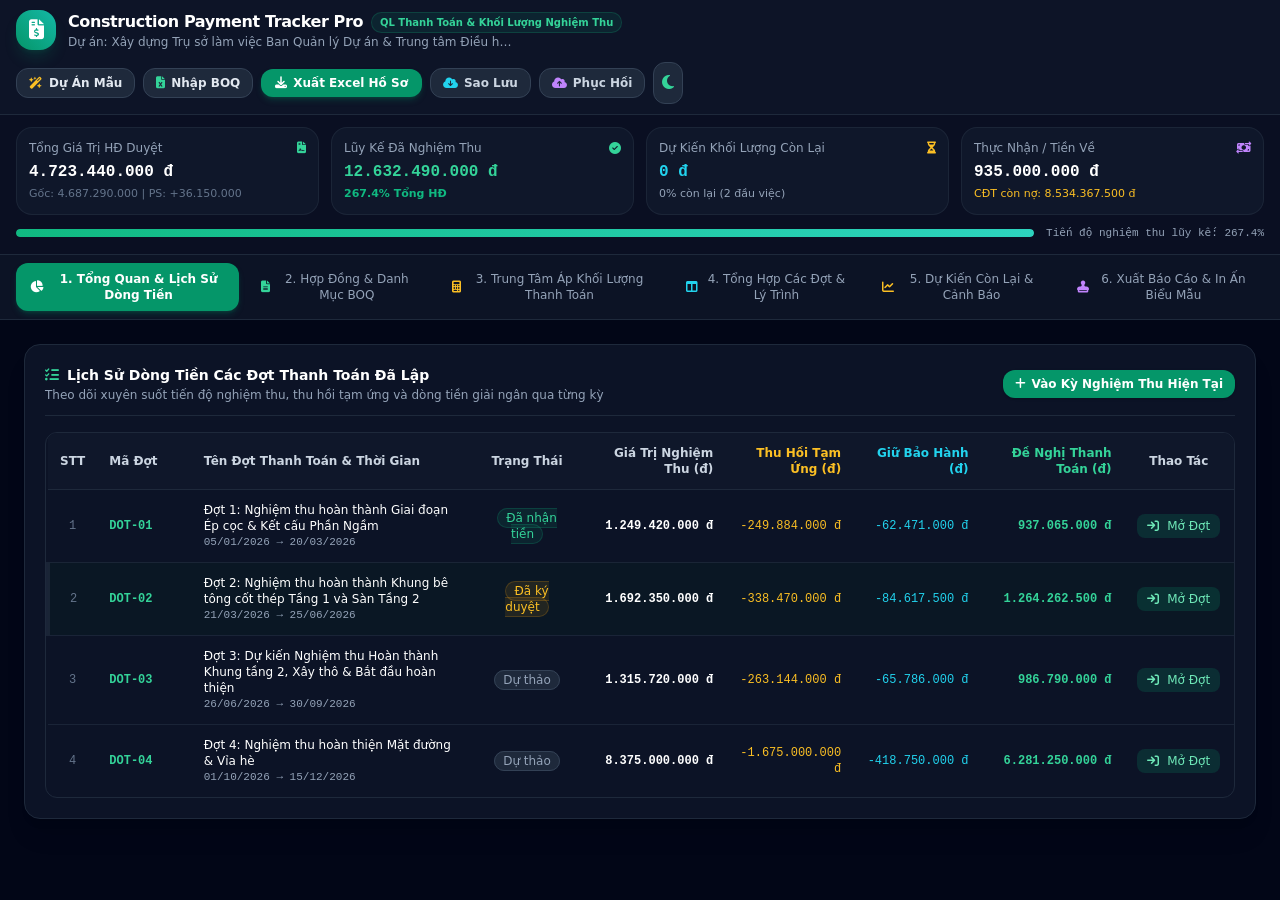
==== commit 856dfe61: "Them Tab 4: Bang tong hop toan bo cac dot va quan ly ly trinh thi cong (Chainage)" ====
--- a/index.html
+++ b/index.html
@@ -1,4 +1,4 @@
-﻿<!DOCTYPE html>
+<!DOCTYPE html>
 <html lang="vi" class="dark">
 <head>
   <meta charset="UTF-8">
@@ -160,13 +160,17 @@
       <i class="fa-solid fa-calculator text-amber-400"></i>
       <span>3. Trung Tâm Áp Khối Lượng Thanh Toán</span>
     </button>
+    <button class="nav-tab px-3.5 py-2 rounded-xl text-slate-400 hover:text-white flex items-center gap-2 transition hover:bg-slate-800" data-tab="tab-matrix">
+      <i class="fa-solid fa-table-columns text-cyan-400"></i>
+      <span>4. Tổng Hợp Các Đợt & Lý Trình</span>
+    </button>
     <button class="nav-tab px-3.5 py-2 rounded-xl text-slate-400 hover:text-white flex items-center gap-2 transition hover:bg-slate-800" data-tab="tab-remaining">
-      <i class="fa-solid fa-chart-line text-cyan-400"></i>
-      <span>4. Dự Kiến Còn Lại & Cảnh Báo</span>
+      <i class="fa-solid fa-chart-line text-amber-400"></i>
+      <span>5. Dự Kiến Còn Lại & Cảnh Báo</span>
     </button>
     <button class="nav-tab px-3.5 py-2 rounded-xl text-slate-400 hover:text-white flex items-center gap-2 transition hover:bg-slate-800" data-tab="tab-export">
       <i class="fa-solid fa-stamp text-purple-400"></i>
-      <span>5. Xuất Báo Cáo & In Ấn Biểu Mẫu</span>
+      <span>6. Xuất Báo Cáo & In Ấn Biểu Mẫu</span>
     </button>
   </nav>
 
@@ -382,7 +386,7 @@
         </div>
 
         <!-- Milestone Configuration Fields -->
-        <div class="grid grid-cols-1 sm:grid-cols-2 lg:grid-cols-6 gap-3 text-xs">
+        <div class="grid grid-cols-1 sm:grid-cols-2 lg:grid-cols-7 gap-3 text-xs">
           <div class="lg:col-span-2">
             <label class="block text-slate-400 mb-1">Tên Đợt Thanh Toán</label>
             <input type="text" id="ms-name" class="w-full bg-slate-800 border border-slate-700 rounded-xl px-3 py-2 text-white font-semibold focus:outline-none focus:border-amber-500">
@@ -396,8 +400,12 @@
             <input type="date" id="ms-start-date" class="w-full bg-slate-800 border border-slate-700 rounded-xl px-3 py-2 text-white focus:outline-none focus:border-amber-500">
           </div>
           <div>
-            <label class="block text-slate-400 mb-1">Đến Ngày (Chốt Nghiệm Thu)</label>
+            <label class="block text-slate-400 mb-1">Đến Ngày (Chốt NT)</label>
             <input type="date" id="ms-end-date" class="w-full bg-slate-800 border border-slate-700 rounded-xl px-3 py-2 text-amber-300 font-bold focus:outline-none focus:border-amber-500">
+          </div>
+          <div>
+            <label class="block text-slate-400 mb-1">Ngày Nộp Hồ Sơ</label>
+            <input type="date" id="ms-submission-date" class="w-full bg-slate-800 border border-slate-700 rounded-xl px-3 py-2 text-white focus:outline-none focus:border-amber-500">
           </div>
           <div>
             <label class="block text-slate-400 mb-1">Trạng Thái Hồ Sơ</label>
@@ -528,7 +536,63 @@
       </div>
 
     </section>
-    <!-- ==================== TAB 4: DỰ KIẾN CÒN LẠI & CẢNH BÁO ==================== -->
+
+    <!-- ==================== TAB 4: BẢNG TỔNG HỢP CÁC ĐỢT & LÝ TRÌNH THI CÔNG ==================== -->
+    <section id="tab-matrix" class="tab-content space-y-6 hidden">
+      
+      <!-- Top Control & Search Bar -->
+      <div class="p-5 rounded-2xl bg-gradient-to-r from-slate-900 via-slate-900/90 to-slate-800/80 border border-slate-800 shadow-xl space-y-4">
+        <div class="flex flex-col sm:flex-row sm:items-center justify-between gap-3 border-b border-slate-800 pb-3">
+          <div>
+            <h2 class="text-sm font-bold text-white flex items-center gap-2">
+              <i class="fa-solid fa-table-columns text-cyan-400"></i>
+              Bảng Ma Trận Tổng Hợp Toàn Bộ Các Đợt & Phân Đoạn Lý Trình
+            </h2>
+            <p class="text-xs text-slate-400 mt-0.5">Bảng hiển thị khối lượng thực hiện qua từng đợt. <strong>Nhấp vào từng ô bất kỳ</strong> để xem chi tiết hoặc nhập tay Lý trình (Từ Km &rarr; Đến Km)</p>
+          </div>
+
+          <div class="flex flex-wrap items-center gap-2 text-xs">
+            <input type="text" id="filter-matrix-search" placeholder="Tìm theo tên hoặc mã hiệu..." class="bg-slate-800 border border-slate-700 rounded-xl px-3 py-1.5 text-white placeholder-slate-500 focus:outline-none focus:border-cyan-500">
+            <button id="btn-matrix-add-ms" class="px-3 py-1.5 rounded-xl bg-amber-500 hover:bg-amber-400 text-slate-950 font-bold shadow transition flex items-center gap-1.5">
+              <i class="fa-solid fa-plus"></i> Tạo Đợt Mới
+            </button>
+          </div>
+        </div>
+
+        <!-- Chainage Visual Banner -->
+        <div class="p-3 rounded-xl bg-slate-950/60 border border-slate-800/80 flex flex-wrap items-center justify-between gap-3 text-xs">
+          <div class="flex items-center gap-2">
+            <span class="w-2.5 h-2.5 rounded-full bg-cyan-400 animate-pulse"></span>
+            <span class="text-slate-300">Hướng dẫn nhanh:</span>
+            <span class="text-slate-400">Mỗi ô trong cột đợt hiển thị con số khối lượng. Ô có badge <span class="text-cyan-400 font-bold font-mono">📍 Km...</span> nghĩa là đã gắn lý trình. Bấm vào ô để sửa tay ngay!</span>
+          </div>
+          <div class="flex items-center gap-3 font-mono text-[11px] text-slate-400">
+            <span class="flex items-center gap-1"><span class="w-3 h-3 rounded bg-emerald-500/20 border border-emerald-500/50"></span> Có khối lượng</span>
+            <span class="flex items-center gap-1"><span class="w-3 h-3 rounded bg-cyan-500/20 border border-cyan-500/50"></span> Có lý trình</span>
+            <span class="flex items-center gap-1"><span class="w-3 h-3 rounded bg-slate-800 border border-slate-700"></span> Chưa làm (0)</span>
+          </div>
+        </div>
+      </div>
+
+      <!-- Matrix Table Card -->
+      <div class="p-5 rounded-2xl bg-slate-900/80 border border-slate-800 shadow-xl space-y-4">
+        <div class="overflow-x-auto rounded-xl border border-slate-800 max-h-[600px]">
+          <table class="w-full text-left text-xs border-collapse">
+            <thead class="bg-slate-900 text-slate-300 font-semibold sticky top-0 z-10 border-b border-slate-800">
+              <tr id="matrix-table-header-row">
+                <!-- Rendered dynamically -->
+              </tr>
+            </thead>
+            <tbody id="matrix-table-body" class="divide-y divide-slate-800/80 text-slate-200 font-mono">
+              <!-- Rendered dynamically -->
+            </tbody>
+          </table>
+        </div>
+      </div>
+
+    </section>
+
+    <!-- ==================== TAB 5: DỰ KIẾN CÒN LẠI & CẢNH BÁO ==================== -->
     <section id="tab-remaining" class="tab-content space-y-6 hidden">
       
       <!-- Summary Card -->
@@ -642,6 +706,119 @@
 
   </main>
 
+  <!-- MODAL: CẬP NHẬT KHỐI LƯỢNG & LÝ TRÌNH THI CÔNG (CHAINAGE EDITOR) -->
+  <div id="modal-chainage-editor" class="fixed inset-0 bg-black/80 backdrop-blur-sm z-50 flex items-center justify-center p-4 hidden">
+    <div class="bg-slate-900 border border-slate-700 rounded-2xl shadow-2xl max-w-xl w-full max-h-[90vh] flex flex-col overflow-hidden">
+      
+      <!-- Modal Header -->
+      <div class="p-4 border-b border-slate-800 flex items-center justify-between bg-slate-950/40">
+        <div class="flex items-center gap-2.5">
+          <div class="w-9 h-9 rounded-xl bg-cyan-500/20 text-cyan-400 flex items-center justify-center border border-cyan-500/30">
+            <i class="fa-solid fa-route text-base"></i>
+          </div>
+          <div>
+            <h3 class="text-sm font-bold text-white flex items-center gap-1.5">
+              Cập Nhật Khối Lượng & Lý Trình Thi Công
+            </h3>
+            <p id="modal-chainage-subtitle" class="text-[11px] text-cyan-400 font-mono">Đợt 4 | BOQ-12: Mặt đường bê tông nhựa</p>
+          </div>
+        </div>
+        <button id="btn-close-chainage" class="text-slate-400 hover:text-white p-1.5 rounded-lg hover:bg-slate-800 transition">
+          <i class="fa-solid fa-xmark text-base"></i>
+        </button>
+      </div>
+
+      <!-- Modal Body -->
+      <div class="p-5 space-y-4 overflow-y-auto text-xs">
+        
+        <!-- Work Item Information Box -->
+        <div class="p-3 rounded-xl bg-slate-950/60 border border-slate-800 space-y-1">
+          <div class="text-slate-400 font-medium">Hạng mục công việc:</div>
+          <div id="modal-chainage-itemname" class="text-white font-semibold text-xs">Bê tông nhựa C19 dày 7cm</div>
+          <div class="flex items-center gap-3 text-[11px] text-slate-400 font-mono mt-1">
+            <span>Mã: <strong id="modal-chainage-itemcode" class="text-emerald-400">CV.12</strong></span>
+            <span>ĐVT: <strong id="modal-chainage-unit" class="text-amber-400">m</strong></span>
+            <span>Khối lượng HĐ: <strong id="modal-chainage-contract-qty" class="text-white">1,500</strong></span>
+          </div>
+        </div>
+
+        <!-- Quantity Input -->
+        <div>
+          <label class="block text-slate-300 font-semibold mb-1.5 flex items-center justify-between">
+            <span>1. Khối lượng thi công đợt này (<span id="modal-chainage-unit-label">m</span>): <span class="text-rose-400">*</span></span>
+            <span class="text-[11px] text-slate-400 font-normal">Nhập số lượng thực hiện</span>
+          </label>
+          <div class="relative">
+            <input type="number" step="any" id="modal-chainage-qty" placeholder="Ví dụ: 250" class="w-full bg-slate-800 border border-slate-700 rounded-xl px-3 py-2 text-white font-mono text-sm focus:outline-none focus:border-cyan-500 font-bold">
+            <span id="modal-chainage-unit-badge" class="absolute right-3 top-2 text-xs font-mono text-slate-400">m</span>
+          </div>
+        </div>
+
+        <!-- Chainage Fields -->
+        <div class="p-4 rounded-xl bg-cyan-950/20 border border-cyan-800/40 space-y-3">
+          <div class="text-cyan-300 font-bold flex items-center gap-1.5 text-xs">
+            <i class="fa-solid fa-location-dot"></i>
+            2. Phân đoạn Lý trình thi công (Tùy chọn - phục vụ nghiệm thu)
+          </div>
+
+          <div class="grid grid-cols-2 gap-3">
+            <div>
+              <label class="block text-slate-400 mb-1">Từ Lý trình:</label>
+              <input type="text" id="modal-chainage-from" placeholder="Ví dụ: Km3+100" class="w-full bg-slate-800 border border-slate-700 rounded-xl px-3 py-1.5 text-cyan-300 font-mono placeholder-slate-500 focus:outline-none focus:border-cyan-500">
+            </div>
+            <div>
+              <label class="block text-slate-400 mb-1">Đến Lý trình:</label>
+              <input type="text" id="modal-chainage-to" placeholder="Ví dụ: Km3+250" class="w-full bg-slate-800 border border-slate-700 rounded-xl px-3 py-1.5 text-cyan-300 font-mono placeholder-slate-500 focus:outline-none focus:border-cyan-500">
+            </div>
+          </div>
+
+          <div class="grid grid-cols-2 gap-3">
+            <div>
+              <label class="block text-slate-400 mb-1">Vị trí / Tuyến:</label>
+              <select id="modal-chainage-pos" class="w-full bg-slate-800 border border-slate-700 rounded-xl px-3 py-1.5 text-slate-200 focus:outline-none focus:border-cyan-500">
+                <option value="Toàn tuyến">Toàn tuyến</option>
+                <option value="Trái tuyến">Trái tuyến</option>
+                <option value="Phải tuyến">Phải tuyến</option>
+                <option value="Tim đường">Tim đường</option>
+                <option value="Vỉa hè trái">Vỉa hè trái</option>
+                <option value="Vỉa hè phải">Vỉa hè phải</option>
+                <option value="Khác">Khác</option>
+              </select>
+            </div>
+            <div>
+              <label class="block text-slate-400 mb-1">Chiều dài ước tính:</label>
+              <div id="modal-chainage-calc-len" class="bg-slate-800/80 border border-slate-700 rounded-xl px-3 py-1.5 text-slate-400 font-mono">-- m</div>
+            </div>
+          </div>
+
+          <div>
+            <label class="block text-slate-400 mb-1">Ghi chú / Số biên bản nghiệm thu:</label>
+            <input type="text" id="modal-chainage-note" placeholder="Ví dụ: BBNT số 14/NT-XD, hoàn thành lớp mặt" class="w-full bg-slate-800 border border-slate-700 rounded-xl px-3 py-1.5 text-slate-200 placeholder-slate-500 focus:outline-none focus:border-cyan-500">
+          </div>
+        </div>
+
+      </div>
+
+      <!-- Modal Footer -->
+      <div class="p-4 border-t border-slate-800 bg-slate-950/60 flex items-center justify-between gap-2">
+        <button id="btn-delete-chainage-cell" class="px-3 py-1.5 rounded-xl bg-rose-500/20 text-rose-300 hover:bg-rose-500/30 text-xs font-semibold border border-rose-500/30 transition flex items-center gap-1.5">
+          <i class="fa-solid fa-trash"></i> Xóa Dữ Liệu Ô
+        </button>
+
+        <div class="flex items-center gap-2">
+          <button id="btn-cancel-chainage" class="px-4 py-2 rounded-xl bg-slate-800 hover:bg-slate-700 text-slate-300 text-xs font-semibold transition">
+            Đóng
+          </button>
+          <button id="btn-save-chainage" class="px-5 py-2 rounded-xl bg-cyan-600 hover:bg-cyan-500 text-white text-xs font-bold shadow-lg shadow-cyan-600/30 transition flex items-center gap-1.5">
+            <i class="fa-solid fa-floppy-disk"></i>
+            <span>Lưu Khối Lượng & Lý Trình</span>
+          </button>
+        </div>
+      </div>
+
+    </div>
+  </div>
+
   <!-- MODAL: SMART EXCEL BOQ MAPPER -->
   <div id="modal-boq-mapper" class="fixed inset-0 bg-black/80 backdrop-blur-sm z-50 flex items-center justify-center p-4 hidden">
     <div class="bg-slate-900 border border-slate-700 rounded-2xl shadow-2xl max-w-4xl w-full max-h-[90vh] flex flex-col overflow-hidden">
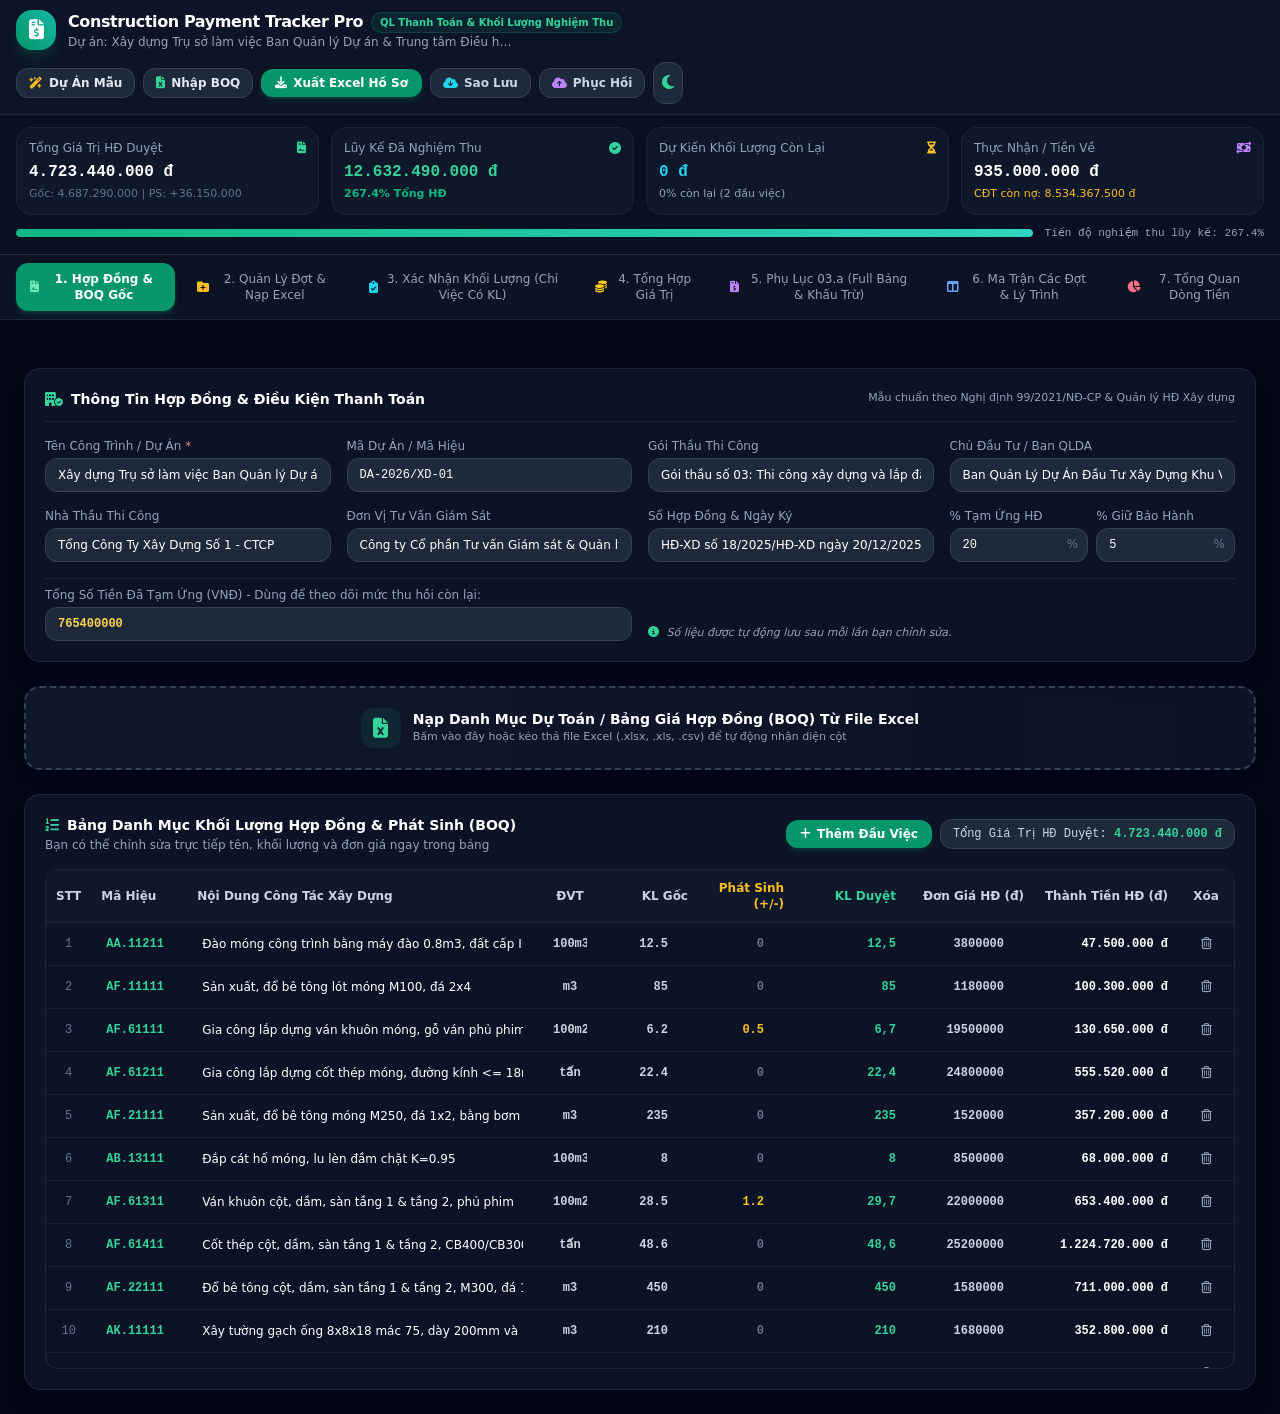
==== commit 91b18d40: "Tai cau truc luong thanh toan: Nap Excel dot tu dong khop dau viec, Tab Xac nhan khoi luong tinh gon" ====
--- a/index.html
+++ b/index.html
@@ -148,36 +148,40 @@
 
   <!-- NAVIGATION TABS -->
   <nav class="bg-slate-900/80 border-b border-slate-800 px-4 py-2 flex items-center gap-2 overflow-x-auto text-xs font-medium sticky top-[57px] z-30 backdrop-blur-md">
-    <button class="nav-tab active px-3.5 py-2 rounded-xl flex items-center gap-2 bg-emerald-600 text-white font-bold shadow-md shadow-emerald-600/25 transition" data-tab="tab-dashboard">
-      <i class="fa-solid fa-chart-pie"></i>
-      <span>1. Tổng Quan & Lịch Sử Dòng Tiền</span>
-    </button>
-    <button class="nav-tab px-3.5 py-2 rounded-xl text-slate-400 hover:text-white flex items-center gap-2 transition hover:bg-slate-800" data-tab="tab-contract">
-      <i class="fa-solid fa-file-lines text-emerald-400"></i>
-      <span>2. Hợp Đồng & Danh Mục BOQ</span>
+    <button class="nav-tab active px-3.5 py-2 rounded-xl flex items-center gap-2 bg-emerald-600 text-white font-bold shadow-md shadow-emerald-600/25 transition" data-tab="tab-contract">
+      <i class="fa-solid fa-file-contract text-emerald-300"></i>
+      <span>1. Hợp Đồng & BOQ Gốc</span>
     </button>
     <button class="nav-tab px-3.5 py-2 rounded-xl text-slate-400 hover:text-white flex items-center gap-2 transition hover:bg-slate-800" data-tab="tab-payment">
-      <i class="fa-solid fa-calculator text-amber-400"></i>
-      <span>3. Trung Tâm Áp Khối Lượng Thanh Toán</span>
+      <i class="fa-solid fa-folder-plus text-amber-400"></i>
+      <span>2. Quản Lý Đợt & Nạp Excel</span>
+    </button>
+    <button class="nav-tab px-3.5 py-2 rounded-xl text-slate-400 hover:text-white flex items-center gap-2 transition hover:bg-slate-800" data-tab="tab-confirm-qty">
+      <i class="fa-solid fa-clipboard-check text-cyan-400"></i>
+      <span>3. Xác Nhận Khối Lượng (Chỉ Việc Có KL)</span>
+    </button>
+    <button class="nav-tab px-3.5 py-2 rounded-xl text-slate-400 hover:text-white flex items-center gap-2 transition hover:bg-slate-800" data-tab="tab-value-summary">
+      <i class="fa-solid fa-coins text-yellow-400"></i>
+      <span>4. Tổng Hợp Giá Trị</span>
+    </button>
+    <button class="nav-tab px-3.5 py-2 rounded-xl text-slate-400 hover:text-white flex items-center gap-2 transition hover:bg-slate-800" data-tab="tab-export">
+      <i class="fa-solid fa-file-invoice-dollar text-purple-400"></i>
+      <span>5. Phụ Lục 03.a (Full Bảng & Khấu Trừ)</span>
     </button>
     <button class="nav-tab px-3.5 py-2 rounded-xl text-slate-400 hover:text-white flex items-center gap-2 transition hover:bg-slate-800" data-tab="tab-matrix">
-      <i class="fa-solid fa-table-columns text-cyan-400"></i>
-      <span>4. Tổng Hợp Các Đợt & Lý Trình</span>
+      <i class="fa-solid fa-table-columns text-blue-400"></i>
+      <span>6. Ma Trận Các Đợt & Lý Trình</span>
     </button>
-    <button class="nav-tab px-3.5 py-2 rounded-xl text-slate-400 hover:text-white flex items-center gap-2 transition hover:bg-slate-800" data-tab="tab-remaining">
-      <i class="fa-solid fa-chart-line text-amber-400"></i>
-      <span>5. Dự Kiến Còn Lại & Cảnh Báo</span>
-    </button>
-    <button class="nav-tab px-3.5 py-2 rounded-xl text-slate-400 hover:text-white flex items-center gap-2 transition hover:bg-slate-800" data-tab="tab-export">
-      <i class="fa-solid fa-stamp text-purple-400"></i>
-      <span>6. Xuất Báo Cáo & In Ấn Biểu Mẫu</span>
+    <button class="nav-tab px-3.5 py-2 rounded-xl text-slate-400 hover:text-white flex items-center gap-2 transition hover:bg-slate-800" data-tab="tab-dashboard">
+      <i class="fa-solid fa-chart-pie text-rose-400"></i>
+      <span>7. Tổng Quan Dòng Tiền</span>
     </button>
   </nav>
 
   <!-- MAIN TAB CONTENT CONTAINER -->
   <main class="flex-1 max-w-[1600px] w-full mx-auto p-4 sm:p-6 overflow-y-auto space-y-6">
-    <!-- ==================== TAB 1: TỔNG QUAN & LỊCH SỬ DÒNG TIỀN ==================== -->
-    <section id="tab-dashboard" class="tab-content space-y-6">
+    <!-- ==================== TAB 7: TỔNG QUAN & LỊCH SỬ DÒNG TIỀN ==================== -->
+    <section id="tab-dashboard" class="tab-content space-y-6 hidden">
       <div class="p-5 rounded-2xl bg-slate-900/80 border border-slate-800 shadow-xl space-y-4">
         <div class="flex flex-col sm:flex-row sm:items-center justify-between gap-3 border-b border-slate-800 pb-3">
           <div>
@@ -218,8 +222,8 @@
       </div>
     </section>
 
-    <!-- ==================== TAB 2: HỢP ĐỒNG & DANH MỤC BOQ ==================== -->
-    <section id="tab-contract" class="tab-content space-y-6 hidden">
+    <!-- ==================== TAB 1: HỢP ĐỒNG & DANH MỤC BOQ GỐC ==================== -->
+    <section id="tab-contract" class="tab-content space-y-6">
       
       <!-- Project Info Card -->
       <div class="p-5 rounded-2xl bg-slate-900/80 border border-slate-800 shadow-xl space-y-4">
@@ -352,7 +356,7 @@
 
     </section>
 
-    <!-- ==================== TAB 3: TRUNG TÂM THANH TOÁN & ÁP KHỐI LƯỢNG ==================== -->
+    <!-- ==================== TAB 2: QUẢN LÝ ĐỢT & NẠP KHỐI LƯỢNG EXCEL ==================== -->
     <section id="tab-payment" class="tab-content space-y-6 hidden">
       
       <!-- Milestone Control Hub -->
@@ -375,7 +379,13 @@
             </div>
           </div>
 
-          <div class="flex items-center gap-2 text-xs">
+          <div class="flex flex-wrap items-center gap-2 text-xs">
+            <button id="btn-import-milestone-excel" class="px-3.5 py-2 rounded-xl bg-cyan-600 hover:bg-cyan-500 text-white font-bold shadow-md shadow-cyan-600/25 transition flex items-center gap-1.5" title="Nạp file Excel bảng tính khối lượng đợt này">
+              <i class="fa-solid fa-file-excel"></i> Nạp Bảng Khối Lượng Đợt Từ Excel
+            </button>
+            <button onclick="switchTab('tab-confirm-qty')" class="px-3.5 py-2 rounded-xl bg-amber-500 hover:bg-amber-400 text-slate-950 font-bold shadow-md transition flex items-center gap-1.5" title="Xem danh sách các công tác có khối lượng kỳ này">
+              <span>Sang Tab Xác Nhận KL</span> <i class="fa-solid fa-arrow-right"></i>
+            </button>
             <button id="btn-auto-fill-remaining" class="px-3 py-2 rounded-xl bg-slate-800 hover:bg-slate-700 text-slate-300 font-semibold border border-slate-700 transition" title="Tự động áp toàn bộ khối lượng còn lại vào đợt này">
               <i class="fa-solid fa-bolt text-amber-400 mr-1"></i> Áp 100% KL Còn Lại
             </button>
@@ -537,7 +547,168 @@
 
     </section>
 
-    <!-- ==================== TAB 4: BẢNG TỔNG HỢP CÁC ĐỢT & LÝ TRÌNH THI CÔNG ==================== -->
+    <!-- ==================== TAB 3: XÁC NHẬN KHỐI LƯỢNG (CHỈ CÁC ĐẦU VIỆC CÓ PHÁT SINH KL) ==================== -->
+    <section id="tab-confirm-qty" class="tab-content space-y-6 hidden">
+      
+      <!-- Control & Milestone Info Header -->
+      <div class="p-5 rounded-2xl bg-gradient-to-r from-slate-900 via-slate-900/90 to-cyan-950/40 border border-slate-800 shadow-xl space-y-4">
+        <div class="flex flex-col sm:flex-row sm:items-center justify-between gap-3 border-b border-slate-800 pb-3">
+          <div>
+            <div class="inline-flex items-center gap-2 px-2.5 py-0.5 rounded-full bg-cyan-500/10 text-cyan-400 text-[11px] font-bold border border-cyan-500/20 mb-1">
+              <i class="fa-solid fa-clipboard-check"></i> BƯỚC 3: LỌC TINH GỌN ĐẦU VIỆC
+            </div>
+            <h2 class="text-sm font-bold text-white flex items-center gap-2">
+              Bảng Xác Nhận Khối Lượng Hoàn Thành: <span id="confirm-qty-ms-title" class="text-amber-400">Đợt</span>
+            </h2>
+            <p class="text-xs text-slate-400 mt-0.5">Bảng chỉ hiển thị những công tác <strong>có phát sinh khối lượng nghiệm thu</strong> trong đợt này. Bạn có thể sửa trực tiếp hoặc bấm vào ô để gắn lý trình thi công.</p>
+          </div>
+
+          <div class="flex flex-wrap items-center gap-2 text-xs">
+            <button onclick="switchTab('tab-payment')" class="px-3.5 py-2 rounded-xl bg-slate-800 hover:bg-slate-700 text-slate-300 font-semibold border border-slate-700 transition flex items-center gap-1.5">
+              <i class="fa-solid fa-arrow-left"></i> Quay Lại Đợt / Nạp Excel
+            </button>
+            <button onclick="switchTab('tab-value-summary')" class="px-4 py-2 rounded-xl bg-gradient-to-r from-amber-500 to-emerald-500 hover:from-amber-400 hover:to-emerald-400 text-slate-950 font-bold shadow-lg shadow-emerald-500/20 transition flex items-center gap-1.5">
+              <span>Sang Bước 4: Tổng Hợp Giá Trị</span>
+              <i class="fa-solid fa-arrow-right"></i>
+            </button>
+          </div>
+        </div>
+
+        <!-- Quick Summary Stats -->
+        <div class="grid grid-cols-1 sm:grid-cols-3 gap-3 text-xs">
+          <div class="p-3 rounded-xl bg-slate-950/60 border border-slate-800 flex items-center justify-between">
+            <span class="text-slate-400">Số đầu việc nghiệm thu kỳ này:</span>
+            <span id="confirm-qty-count" class="font-mono font-bold text-cyan-400 text-sm">0 đầu việc</span>
+          </div>
+          <div class="p-3 rounded-xl bg-slate-950/60 border border-slate-800 flex items-center justify-between">
+            <span class="text-slate-400">Tỷ lệ so với tổng BOQ HĐ:</span>
+            <span id="confirm-qty-ratio" class="font-mono font-bold text-amber-300 text-sm">0.0%</span>
+          </div>
+          <div class="p-3 rounded-xl bg-slate-950/60 border border-slate-800 flex items-center justify-between">
+            <span class="text-slate-400">Đầu việc đã gắn lý trình:</span>
+            <span id="confirm-qty-chainage-count" class="font-mono font-bold text-emerald-400 text-sm">0 công tác</span>
+          </div>
+        </div>
+      </div>
+
+      <!-- Active Filtered Items Table Card -->
+      <div class="p-5 rounded-2xl bg-slate-900/80 border border-slate-800 shadow-xl space-y-4">
+        <div class="flex items-center justify-between">
+          <div class="text-xs text-slate-300 font-semibold flex items-center gap-2">
+            <span class="w-2.5 h-2.5 rounded-full bg-emerald-400 animate-pulse"></span>
+            Danh sách chi tiết các công tác có khối lượng kỳ này:
+          </div>
+          <div class="text-[11px] text-slate-400">
+            Gợi ý: Nhấp vào huy hiệu <span class="text-cyan-400 font-mono">📍 Km...</span> hoặc nút bút chì để chỉnh sửa lý trình
+          </div>
+        </div>
+
+        <div class="overflow-x-auto rounded-xl border border-slate-800 max-h-[550px]">
+          <table class="w-full text-left text-xs border-collapse">
+            <thead class="bg-slate-900 text-slate-300 font-semibold sticky top-0 z-10 border-b border-slate-800">
+              <tr>
+                <th class="p-3 text-center w-12">STT</th>
+                <th class="p-3 text-center w-24">Mã Hiệu</th>
+                <th class="p-3 min-w-[300px]">Nội Dung Công Tác Xây Dựng</th>
+                <th class="p-3 text-center w-16">ĐVT</th>
+                <th class="p-3 text-right w-28">Khối Lượng HĐ</th>
+                <th class="p-3 text-right w-28 text-slate-400">Lũy Kế Trước</th>
+                <th class="p-3 text-right w-36 bg-amber-500/10 text-amber-300 border-x border-amber-500/30">Khối Lượng Kỳ Này</th>
+                <th class="p-3 text-right w-28 text-emerald-400 font-bold">Lũy Kế Hết Kỳ</th>
+                <th class="p-3 min-w-[200px]">Phân Đoạn Lý Trình Thi Công</th>
+                <th class="p-3 text-center w-20">Thao Tác</th>
+              </tr>
+            </thead>
+            <tbody id="confirm-qty-table-body" class="divide-y divide-slate-800/80 text-slate-200">
+              <!-- Rendered dynamically -->
+            </tbody>
+          </table>
+        </div>
+      </div>
+
+    </section>
+
+    <!-- ==================== TAB 4: TỔNG HỢP GIÁ TRỊ THANH TOÁN KỲ NÀY ==================== -->
+    <section id="tab-value-summary" class="tab-content space-y-6 hidden">
+      
+      <!-- Control & Value Header -->
+      <div class="p-5 rounded-2xl bg-gradient-to-r from-slate-900 via-slate-900/90 to-amber-950/40 border border-slate-800 shadow-xl space-y-4">
+        <div class="flex flex-col sm:flex-row sm:items-center justify-between gap-3 border-b border-slate-800 pb-3">
+          <div>
+            <div class="inline-flex items-center gap-2 px-2.5 py-0.5 rounded-full bg-amber-500/10 text-amber-400 text-[11px] font-bold border border-amber-500/20 mb-1">
+              <i class="fa-solid fa-coins"></i> BƯỚC 4: TÍNH TOÁN GIÁ TRỊ & THÀNH TIỀN
+            </div>
+            <h2 class="text-sm font-bold text-white flex items-center gap-2">
+              Bảng Tổng Hợp Giá Trị Nghiệm Thu: <span id="value-summary-ms-title" class="text-amber-400">Đợt</span>
+            </h2>
+            <p class="text-xs text-slate-400 mt-0.5">Thành tiền từng công tác = Khối lượng kỳ này $\times$ Đơn giá HĐ. Làm cơ sở lập Phụ lục 03.a thanh toán vốn đầu tư.</p>
+          </div>
+
+          <div class="flex flex-wrap items-center gap-2 text-xs">
+            <button onclick="switchTab('tab-confirm-qty')" class="px-3.5 py-2 rounded-xl bg-slate-800 hover:bg-slate-700 text-slate-300 font-semibold border border-slate-700 transition flex items-center gap-1.5">
+              <i class="fa-solid fa-arrow-left"></i> Xem Lại Khối Lượng
+            </button>
+            <button onclick="switchTab('tab-export')" class="px-4 py-2 rounded-xl bg-gradient-to-r from-emerald-600 to-teal-600 hover:from-emerald-500 hover:to-teal-500 text-white font-bold shadow-lg shadow-emerald-600/30 transition flex items-center gap-1.5">
+              <span>Sang Bước 5: Phụ Lục 03.a Chuẩn Kho Bạc</span>
+              <i class="fa-solid fa-arrow-right"></i>
+            </button>
+          </div>
+        </div>
+
+        <!-- 4 Financial Summary KPI Cards -->
+        <div class="grid grid-cols-1 sm:grid-cols-2 lg:grid-cols-4 gap-3 text-xs">
+          <div class="p-3.5 rounded-xl bg-slate-950/60 border border-slate-800">
+            <div class="text-slate-400 text-[11px] mb-1">Tổng Giá Trị Nghiệm Thu Kỳ Này (A):</div>
+            <div id="value-kpi-gross" class="text-emerald-400 font-mono font-bold text-lg">0 đ</div>
+          </div>
+          <div class="p-3.5 rounded-xl bg-slate-950/60 border border-slate-800">
+            <div class="text-slate-400 text-[11px] mb-1">Thu Hồi Tạm Ứng Trừ Kỳ Này:</div>
+            <div id="value-kpi-advance" class="text-rose-400 font-mono font-bold text-lg">-0 đ</div>
+          </div>
+          <div class="p-3.5 rounded-xl bg-slate-950/60 border border-slate-800">
+            <div class="text-slate-400 text-[11px] mb-1">Giữ Lại Bảo Hành (5%):</div>
+            <div id="value-kpi-retention" class="text-cyan-400 font-mono font-bold text-lg">-0 đ</div>
+          </div>
+          <div class="p-3.5 rounded-xl bg-emerald-950/30 border border-emerald-500/40">
+            <div class="text-emerald-300 font-semibold text-[11px] mb-1">SỐ TIỀN THỰC NHẬN KỲ NÀY:</div>
+            <div id="value-kpi-net" class="text-white font-mono font-bold text-lg">0 đ</div>
+          </div>
+        </div>
+      </div>
+
+      <!-- Value Breakdown Table Card -->
+      <div class="p-5 rounded-2xl bg-slate-900/80 border border-slate-800 shadow-xl space-y-4">
+        <div class="overflow-x-auto rounded-xl border border-slate-800 max-h-[550px]">
+          <table class="w-full text-left text-xs border-collapse">
+            <thead class="bg-slate-900 text-slate-300 font-semibold sticky top-0 z-10 border-b border-slate-800">
+              <tr>
+                <th class="p-3 text-center w-12">STT</th>
+                <th class="p-3 text-center w-24">Mã Hiệu</th>
+                <th class="p-3 min-w-[320px]">Nội Dung Công Tác Xây Dựng</th>
+                <th class="p-3 text-center w-16">ĐVT</th>
+                <th class="p-3 text-right w-28 bg-amber-500/10 text-amber-300 border-x border-amber-500/20">Khối Lượng Kỳ Này</th>
+                <th class="p-3 text-right w-32">Đơn Giá HĐ (đ)</th>
+                <th class="p-3 text-right w-36 text-emerald-400 font-bold">Thành Tiền Kỳ Này (đ)</th>
+                <th class="p-3 text-center w-24 text-slate-400">Tỷ Trọng (%)</th>
+              </tr>
+            </thead>
+            <tbody id="value-summary-table-body" class="divide-y divide-slate-800/80 text-slate-200">
+              <!-- Rendered dynamically -->
+            </tbody>
+            <tfoot class="bg-slate-950 font-bold border-t border-slate-700">
+              <tr>
+                <td colspan="6" class="p-3 text-right uppercase text-slate-300">TỔNG GIÁ TRỊ HOÀN THÀNH KỲ NÀY (A):</td>
+                <td id="value-summary-total-amount" class="p-3 text-right font-mono text-emerald-400 text-sm">0 đ</td>
+                <td class="p-3 text-center font-mono text-cyan-400">100.0%</td>
+              </tr>
+            </tfoot>
+          </table>
+        </div>
+      </div>
+
+    </section>
+
+    <!-- ==================== TAB 6: BẢNG TỔNG HỢP CÁC ĐỢT & LÝ TRÌNH THI CÔNG ==================== -->
     <section id="tab-matrix" class="tab-content space-y-6 hidden">
       
       <!-- Top Control & Search Bar -->
@@ -819,6 +990,109 @@
     </div>
   </div>
 
+  <!-- MODAL: NẠP KHỐI LƯỢNG ĐỢT TỪ EXCEL VÀ TỰ ĐỘNG KHỚP ĐẦU VIỆC -->
+  <div id="modal-milestone-excel-import" class="fixed inset-0 bg-black/80 backdrop-blur-sm z-50 flex items-center justify-center p-4 hidden">
+    <div class="bg-slate-900 border border-slate-700 rounded-2xl shadow-2xl max-w-4xl w-full max-h-[90vh] flex flex-col overflow-hidden">
+      
+      <!-- Modal Header -->
+      <div class="p-4 border-b border-slate-800 flex items-center justify-between bg-slate-950/40">
+        <div class="flex items-center gap-2.5">
+          <div class="w-9 h-9 rounded-xl bg-cyan-500/20 text-cyan-400 flex items-center justify-center border border-cyan-500/30">
+            <i class="fa-solid fa-file-excel text-base"></i>
+          </div>
+          <div>
+            <h3 class="text-sm font-bold text-white flex items-center gap-1.5">
+              Nạp Bảng Tính Khối Lượng Đợt Từ Excel
+            </h3>
+            <p id="modal-ms-import-subtitle" class="text-[11px] text-cyan-400 font-mono">Đợt đang chọn: Đợt 2</p>
+          </div>
+        </div>
+        <button id="btn-close-ms-import-modal" class="text-slate-400 hover:text-white p-1.5 rounded-lg hover:bg-slate-800 transition">
+          <i class="fa-solid fa-xmark text-base"></i>
+        </button>
+      </div>
+
+      <!-- Modal Body -->
+      <div class="p-5 space-y-4 overflow-y-auto text-xs">
+        
+        <!-- File selector section -->
+        <div id="ms-import-file-section" class="p-6 rounded-xl bg-slate-950/60 border-2 border-dashed border-slate-700 text-center space-y-3">
+          <input type="file" id="input-ms-excel-file" accept=".xlsx,.xls,.csv" class="hidden">
+          <div class="w-12 h-12 mx-auto rounded-2xl bg-cyan-500/10 text-cyan-400 flex items-center justify-center text-xl">
+            <i class="fa-solid fa-cloud-arrow-up"></i>
+          </div>
+          <div>
+            <div class="text-sm font-semibold text-white">Chọn file Excel bảng tính khối lượng kỳ này</div>
+            <div class="text-slate-400 text-[11px] mt-0.5">Hỗ trợ các định dạng .xlsx, .xls có cột Mã việc/Tên việc và cột Khối lượng</div>
+          </div>
+          <button type="button" onclick="document.getElementById('input-ms-excel-file').click()" class="px-5 py-2.5 rounded-xl bg-cyan-600 hover:bg-cyan-500 text-white font-bold transition inline-flex items-center gap-2 shadow-lg shadow-cyan-600/30">
+            <i class="fa-solid fa-upload"></i> Chọn File Excel Khối Lượng
+          </button>
+          <div id="modal-ms-file-name" class="text-xs text-emerald-400 font-mono font-bold hidden pt-1"></div>
+        </div>
+
+        <!-- Sheet and Column Mapping Controls (Displayed after file selected) -->
+        <div id="ms-import-mapping-section" class="space-y-3 hidden">
+          <div class="flex flex-wrap items-center justify-between gap-3 p-3 rounded-xl bg-slate-800/60 border border-slate-700">
+            <div class="flex items-center gap-2">
+              <label class="text-slate-300 font-semibold">Chọn Sheet:</label>
+              <select id="modal-ms-select-sheet" class="bg-slate-900 border border-slate-700 rounded-lg px-2.5 py-1 text-white font-medium"></select>
+            </div>
+            <div class="flex items-center gap-2">
+              <label class="text-slate-300 font-semibold">Bắt đầu từ dòng số:</label>
+              <input type="number" id="modal-ms-start-row" value="2" min="1" class="w-16 bg-slate-900 border border-slate-700 rounded-lg px-2 py-1 text-center text-white font-mono">
+            </div>
+          </div>
+
+          <div class="grid grid-cols-1 sm:grid-cols-2 lg:grid-cols-4 gap-3 p-4 rounded-xl bg-slate-950/40 border border-slate-800">
+            <div>
+              <label class="block text-slate-400 mb-1">Cột Mã Hiệu (đối soát):</label>
+              <select id="map-ms-col-code" class="w-full bg-slate-800 border border-slate-700 rounded-lg px-2 py-1.5 text-emerald-400 font-mono"></select>
+            </div>
+            <div>
+              <label class="block text-slate-400 mb-1">Cột Tên Công Việc (đối soát):</label>
+              <select id="map-ms-col-name" class="w-full bg-slate-800 border border-slate-700 rounded-lg px-2 py-1.5 text-white font-medium"></select>
+            </div>
+            <div>
+              <label class="block text-slate-400 mb-1">Cột Khối Lượng Kỳ Này <span class="text-rose-400">*</span>:</label>
+              <select id="map-ms-col-qty" class="w-full bg-slate-800 border border-slate-700 rounded-lg px-2 py-1.5 text-amber-300 font-mono font-bold"></select>
+            </div>
+            <div>
+              <label class="block text-slate-400 mb-1">Cột Lý Trình (nếu có):</label>
+              <select id="map-ms-col-chainage" class="w-full bg-slate-800 border border-slate-700 rounded-lg px-2 py-1.5 text-cyan-300 font-mono"></select>
+            </div>
+          </div>
+
+          <div class="p-2.5 rounded-lg bg-cyan-950/40 border border-cyan-800/40 text-[11px] text-cyan-300 flex items-center gap-2">
+            <i class="fa-solid fa-circle-info text-cyan-400"></i>
+            <span>Hệ thống sẽ đối soát Mã hiệu hoặc Tên công tác để tự động gán khối lượng vào đợt. Sau khi nạp xong sẽ <strong>tự động chuyển qua tab Xác Nhận Khối Lượng</strong>!</span>
+          </div>
+
+          <!-- Preview Table -->
+          <div class="space-y-1.5">
+            <label class="block text-slate-400 font-semibold">Xem trước dữ liệu từ file Excel:</label>
+            <div class="overflow-x-auto rounded-xl border border-slate-800 max-h-44 bg-slate-950 font-mono text-[11px]">
+              <table class="w-full text-left border-collapse" id="modal-ms-preview-table"></table>
+            </div>
+          </div>
+        </div>
+
+      </div>
+
+      <!-- Modal Footer -->
+      <div class="p-4 border-t border-slate-800 bg-slate-950/60 flex items-center justify-end gap-2">
+        <button id="btn-cancel-ms-import-modal" class="px-4 py-2 rounded-xl bg-slate-800 hover:bg-slate-700 text-slate-300 text-xs font-semibold transition">
+          Hủy Bỏ
+        </button>
+        <button id="btn-confirm-ms-import-modal" class="px-5 py-2 rounded-xl bg-cyan-600 hover:bg-cyan-500 text-white text-xs font-bold shadow-lg shadow-cyan-600/30 transition flex items-center gap-1.5">
+          <i class="fa-solid fa-check"></i>
+          <span>Khớp Khối Lượng & Sang Tab Xác Nhận</span>
+        </button>
+      </div>
+
+    </div>
+  </div>
+
   <!-- MODAL: SMART EXCEL BOQ MAPPER -->
   <div id="modal-boq-mapper" class="fixed inset-0 bg-black/80 backdrop-blur-sm z-50 flex items-center justify-center p-4 hidden">
     <div class="bg-slate-900 border border-slate-700 rounded-2xl shadow-2xl max-w-4xl w-full max-h-[90vh] flex flex-col overflow-hidden">
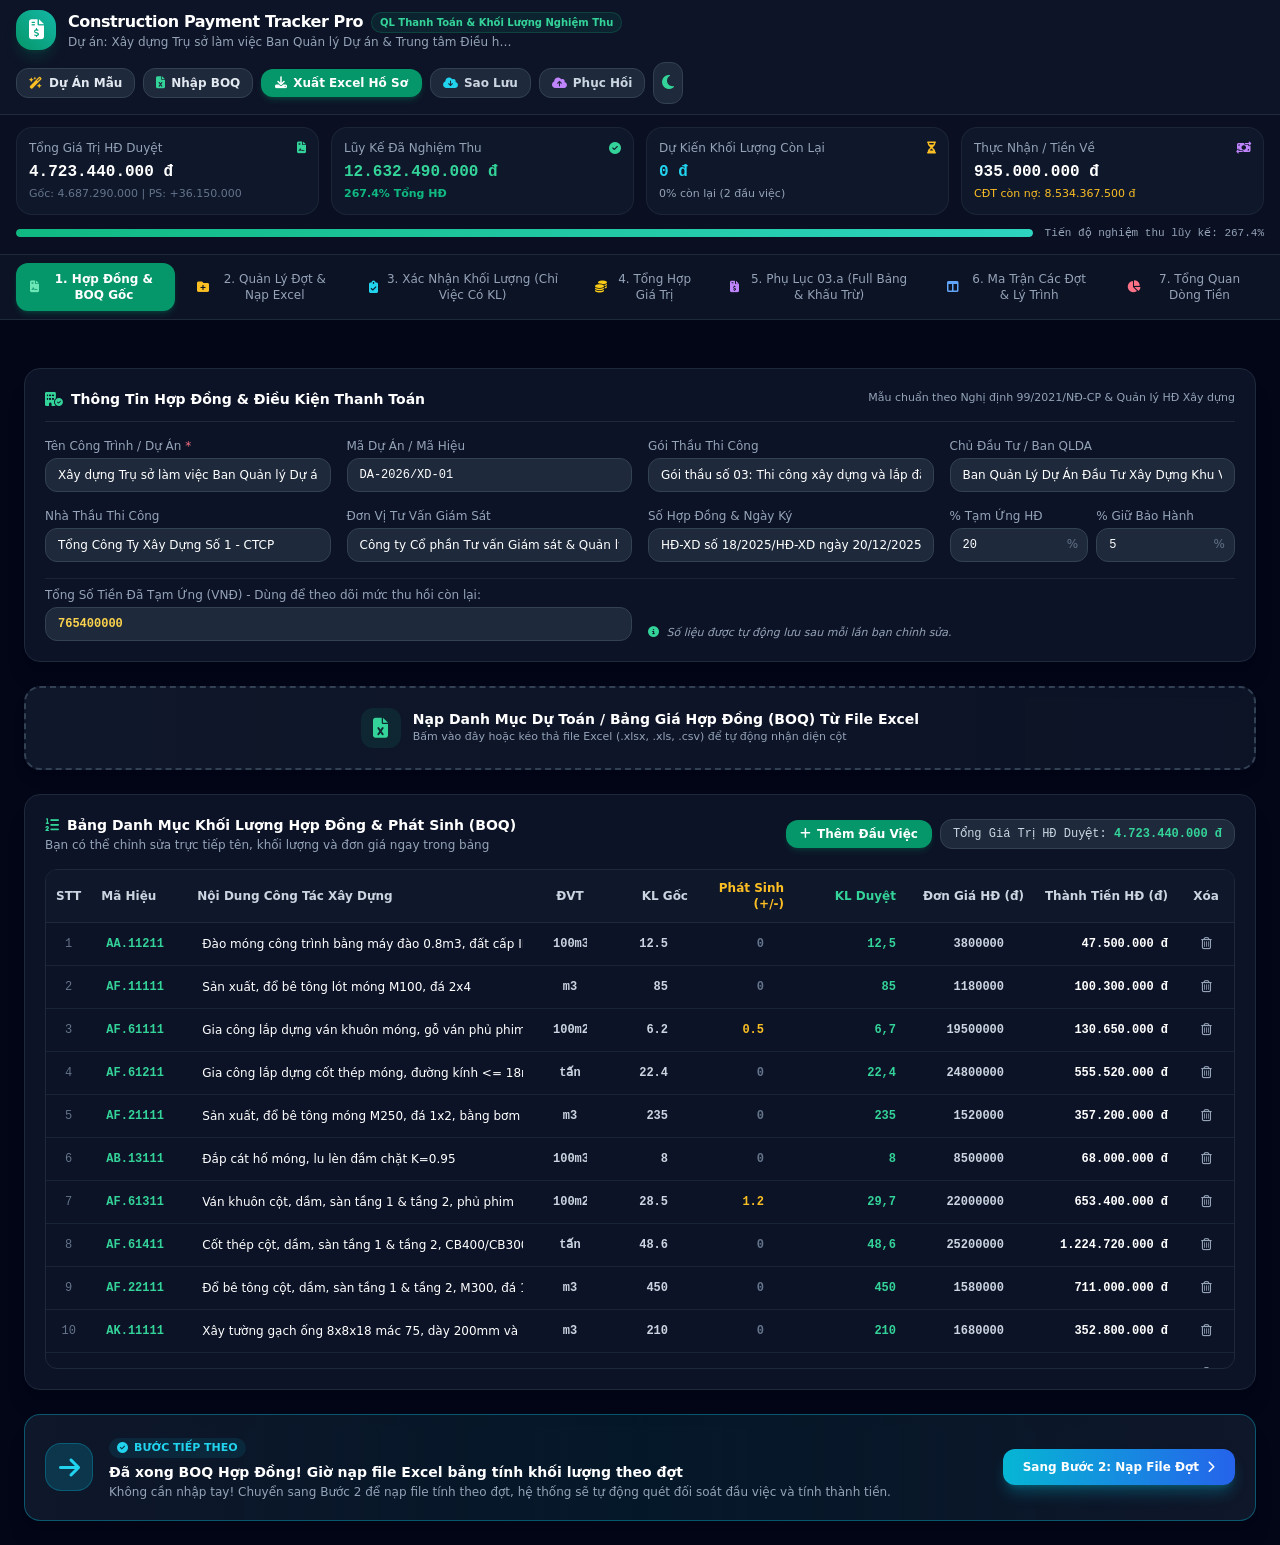
==== commit ba435330: "Them hop dropzone lon tai Tab 2 va nut chuyen tiep tu dong nap file khoi luong dot" ====
--- a/index.html
+++ b/index.html
@@ -354,11 +354,58 @@
         </div>
       </div>
 
+      <!-- BƯỚC TIẾP THEO BANNER (HƯỚNG DẪN NẠP FILE ĐỢT) -->
+      <div class="p-5 rounded-2xl bg-gradient-to-r from-slate-900 via-cyan-950/40 to-slate-900 border border-cyan-500/40 shadow-xl flex flex-col sm:flex-row items-center justify-between gap-4">
+        <div class="flex items-center gap-4">
+          <div class="w-12 h-12 rounded-2xl bg-cyan-500/20 text-cyan-400 flex items-center justify-center text-2xl border border-cyan-500/30 shrink-0">
+            <i class="fa-solid fa-arrow-right"></i>
+          </div>
+          <div>
+            <div class="inline-flex items-center gap-1.5 px-2 py-0.5 rounded-full bg-cyan-500/10 text-cyan-400 text-[11px] font-bold mb-1">
+              <i class="fa-solid fa-circle-check"></i> BƯỚC TIẾP THEO
+            </div>
+            <h4 class="text-sm font-bold text-white">Đã xong BOQ Hợp Đồng! Giờ nạp file Excel bảng tính khối lượng theo đợt</h4>
+            <p class="text-xs text-slate-400 mt-0.5">Không cần nhập tay! Chuyển sang Bước 2 để nạp file tính theo đợt, hệ thống sẽ tự động quét đối soát đầu việc và tính thành tiền.</p>
+          </div>
+        </div>
+        <button onclick="switchTab('tab-payment')" class="px-5 py-2.5 rounded-xl bg-gradient-to-r from-cyan-500 to-blue-600 hover:from-cyan-400 hover:to-blue-500 text-white font-bold text-xs shadow-lg shadow-cyan-500/30 transition flex items-center gap-2 whitespace-nowrap">
+          <span>Sang Bước 2: Nạp File Đợt</span>
+          <i class="fa-solid fa-chevron-right"></i>
+        </button>
+      </div>
+
     </section>
 
     <!-- ==================== TAB 2: QUẢN LÝ ĐỢT & NẠP KHỐI LƯỢNG EXCEL ==================== -->
     <section id="tab-payment" class="tab-content space-y-6 hidden">
       
+      <!-- BƯỚC 2: DROPZONE NẠP FILE EXCEL KHỐI LƯỢNG ĐỢT (LỚN & DỄ THẤY) -->
+      <input type="file" id="input-ms-dropzone" accept=".xlsx, .xls, .csv" class="hidden">
+      <label for="input-ms-dropzone" id="dropzone-ms-excel-card" class="block p-5 sm:p-6 rounded-2xl bg-gradient-to-r from-slate-900 via-cyan-950/40 to-slate-900 border-2 border-dashed border-cyan-500/50 hover:border-cyan-400 hover:bg-slate-900/90 transition shadow-2xl cursor-pointer group">
+        <div class="flex flex-col md:flex-row items-center justify-between gap-4">
+          <div class="flex items-center gap-4 text-center md:text-left pointer-events-none">
+            <div class="w-14 h-14 rounded-2xl bg-cyan-500/20 text-cyan-400 flex items-center justify-center text-2xl border border-cyan-500/30 shrink-0 group-hover:scale-110 transition">
+              <i class="fa-solid fa-file-excel"></i>
+            </div>
+            <div>
+              <div class="inline-flex items-center gap-2 px-2.5 py-0.5 rounded-full bg-emerald-500/10 text-emerald-400 text-[11px] font-bold border border-emerald-500/20 mb-1">
+                <i class="fa-solid fa-wand-magic-sparkles"></i> TỰ ĐỘNG KHỚP KHỐI LƯỢNG - KHÔNG CẦN NHẬP TAY
+              </div>
+              <h3 class="text-sm sm:text-base font-bold text-white group-hover:text-cyan-300 transition">BẤM VÀO ĐÂY ĐỂ CHỌN FILE EXCEL BẢNG TÍNH KHỐI LƯỢNG CỦA ĐỢT NÀY</h3>
+              <p class="text-xs text-slate-300 mt-1 max-w-2xl">
+                Bấm vào đây (hoặc kéo thả file Excel vào) để nạp bảng tính khối lượng đợt. Hệ thống sẽ tự động quét cột <strong>Mã việc / Tên việc</strong> để khớp với Hợp đồng và gán <strong>Khối lượng thi công đợt</strong>, sau đó tự động chuyển sang <strong>Tab Xác Nhận Khối Lượng</strong>!
+              </p>
+            </div>
+          </div>
+          <div class="shrink-0 pointer-events-none">
+            <div class="px-5 py-3 rounded-xl bg-cyan-600 group-hover:bg-cyan-500 text-white font-bold text-xs shadow-lg shadow-cyan-600/30 transition flex items-center gap-2">
+              <i class="fa-solid fa-cloud-arrow-up text-sm"></i>
+              <span>Chọn File Excel Đợt</span>
+            </div>
+          </div>
+        </div>
+      </label>
+
       <!-- Milestone Control Hub -->
       <div class="p-5 rounded-2xl bg-gradient-to-r from-slate-900 to-slate-900/90 border border-slate-800 shadow-xl space-y-4">
         <div class="flex flex-col sm:flex-row sm:items-center justify-between gap-3 border-b border-slate-800 pb-3">
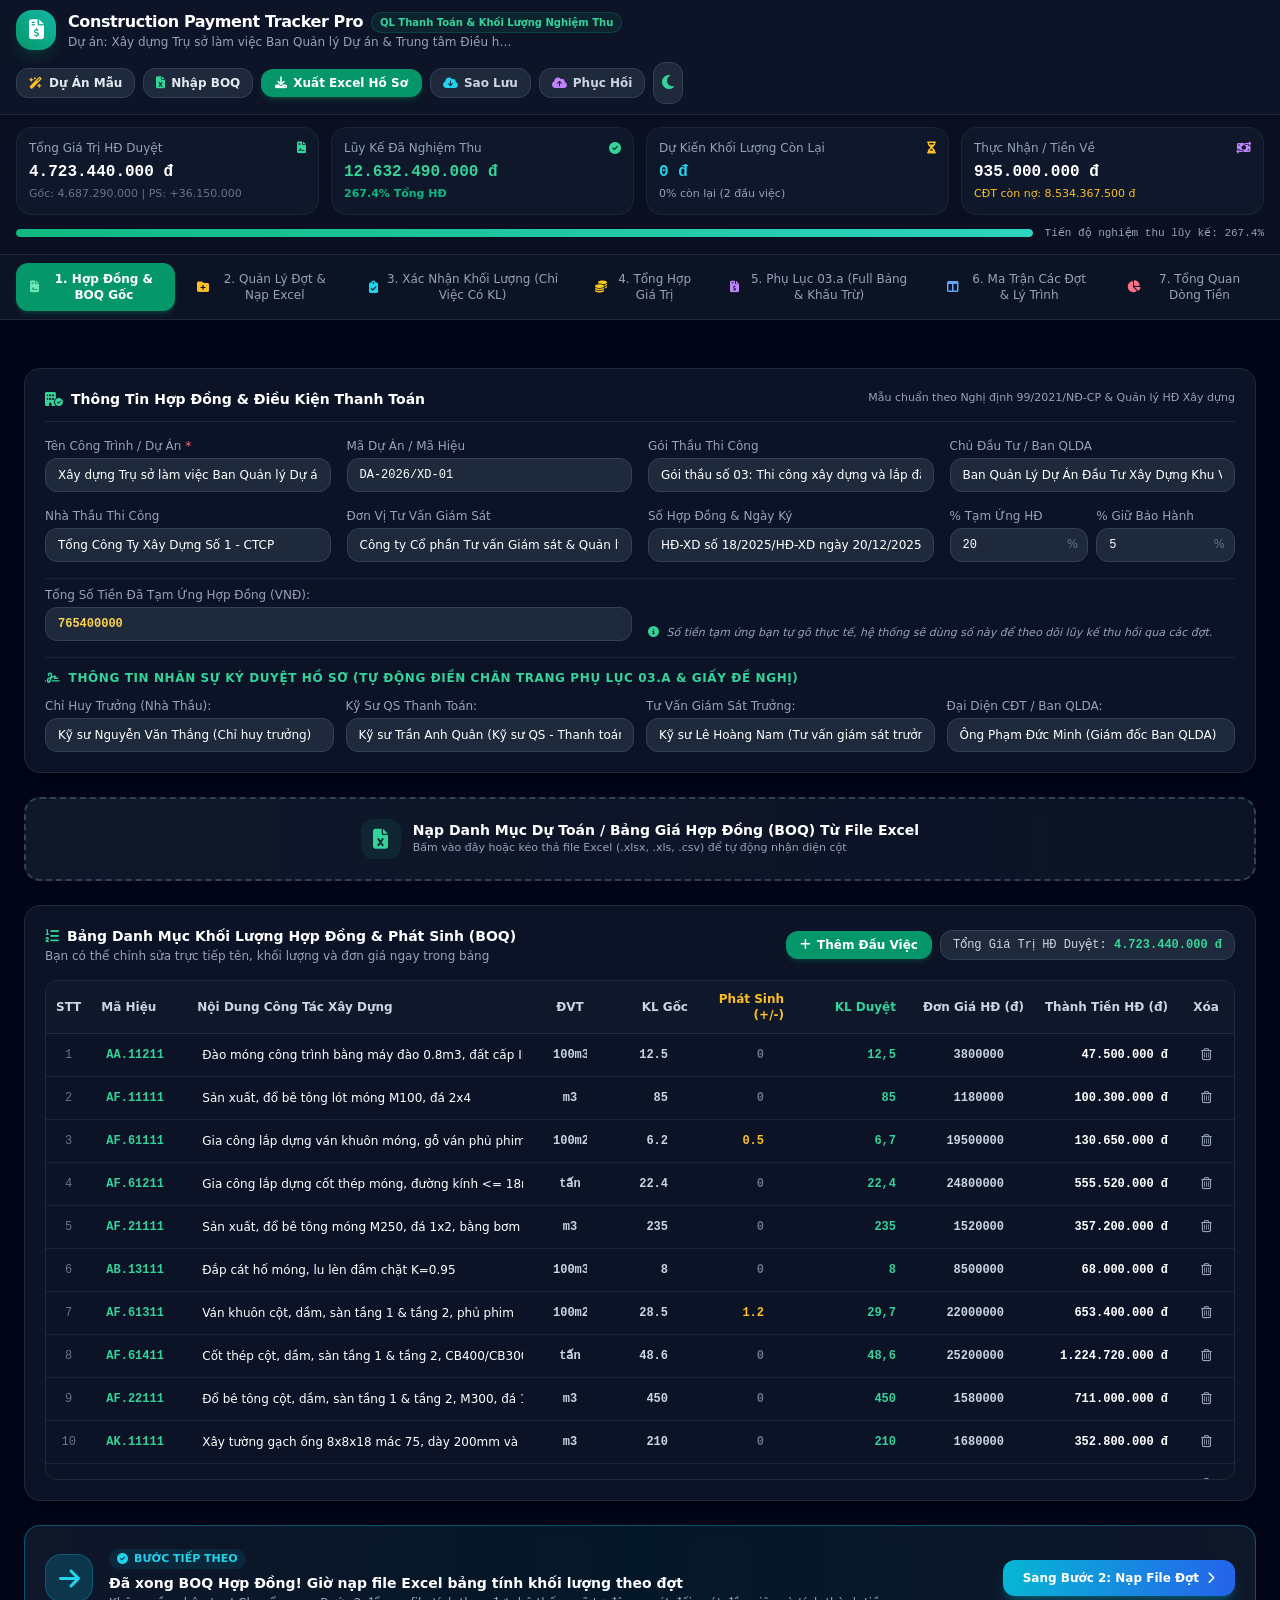
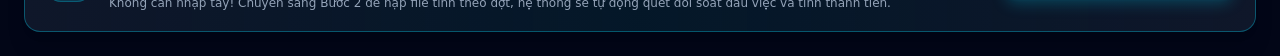
==== commit 355bf919: "Giu tron ven so thap phan, mo o nhap nhan su va tuy chon tam ung bao hanh linh hoat" ====
--- a/index.html
+++ b/index.html
@@ -284,13 +284,39 @@
 
         <div class="pt-2 border-t border-slate-800/80 grid grid-cols-1 md:grid-cols-2 gap-4 text-xs">
           <div>
-            <label class="block text-slate-400 mb-1">Tổng Số Tiền Đã Tạm Ứng (VNĐ) - Dùng để theo dõi mức thu hồi còn lại:</label>
-            <input type="number" id="proj-advance-amount" class="w-full bg-slate-800 border border-slate-700 rounded-xl px-3 py-2 text-amber-300 font-mono font-bold focus:outline-none focus:border-amber-500">
+            <label class="block text-slate-400 mb-1">Tổng Số Tiền Đã Tạm Ứng Hợp Đồng (VNĐ):</label>
+            <input type="number" id="proj-advance-amount" placeholder="0 (để trống nếu không tạm ứng)" class="w-full bg-slate-800 border border-slate-700 rounded-xl px-3 py-2 text-amber-300 font-mono font-bold focus:outline-none focus:border-amber-500">
           </div>
           <div class="flex items-end">
             <p class="text-[11px] text-slate-400 italic">
-              <i class="fa-solid fa-circle-info text-emerald-400 mr-1"></i> Số liệu được tự động lưu sau mỗi lần bạn chỉnh sửa.
+              <i class="fa-solid fa-circle-info text-emerald-400 mr-1"></i> Số tiền tạm ứng bạn tự gõ thực tế, hệ thống sẽ dùng số này để theo dõi lũy kế thu hồi qua các đợt.
             </p>
+          </div>
+        </div>
+
+        <!-- THÔNG TIN NHÂN SỰ KÝ DUYỆT HỒ SƠ -->
+        <div class="pt-3 border-t border-slate-800/80 space-y-3">
+          <div class="flex items-center gap-2 text-xs font-bold text-emerald-400 uppercase tracking-wider">
+            <i class="fa-solid fa-signature"></i>
+            <span>Thông Tin Nhân Sự Ký Duyệt Hồ Sơ (Tự Động Điền Chân Trang Phụ Lục 03.a & Giấy Đề Nghị)</span>
+          </div>
+          <div class="grid grid-cols-1 sm:grid-cols-2 lg:grid-cols-4 gap-3 text-xs">
+            <div>
+              <label class="block text-slate-400 mb-1">Chỉ Huy Trưởng (Nhà Thầu):</label>
+              <input type="text" id="proj-commander" placeholder="VD: Kỹ sư Nguyễn Văn A" class="w-full bg-slate-800 border border-slate-700 rounded-xl px-3 py-2 text-white font-medium focus:outline-none focus:border-emerald-500">
+            </div>
+            <div>
+              <label class="block text-slate-400 mb-1">Kỹ Sư QS Thanh Toán:</label>
+              <input type="text" id="proj-qs-engineer" placeholder="VD: Kỹ sư Trần Văn B" class="w-full bg-slate-800 border border-slate-700 rounded-xl px-3 py-2 text-white font-medium focus:outline-none focus:border-emerald-500">
+            </div>
+            <div>
+              <label class="block text-slate-400 mb-1">Tư Vấn Giám Sát Trưởng:</label>
+              <input type="text" id="proj-supervision-chief" placeholder="VD: Kỹ sư Lê Văn C" class="w-full bg-slate-800 border border-slate-700 rounded-xl px-3 py-2 text-white font-medium focus:outline-none focus:border-emerald-500">
+            </div>
+            <div>
+              <label class="block text-slate-400 mb-1">Đại Diện CĐT / Ban QLDA:</label>
+              <input type="text" id="proj-investor-rep" placeholder="VD: Ông Phạm Văn D (Giám đốc)" class="w-full bg-slate-800 border border-slate-700 rounded-xl px-3 py-2 text-white font-medium focus:outline-none focus:border-emerald-500">
+            </div>
           </div>
         </div>
       </div>
@@ -545,24 +571,33 @@
               <div id="sum-period-gross" class="text-sm font-bold text-white font-mono">0 đ</div>
             </div>
 
-            <div class="p-3 rounded-xl bg-slate-900/80 border border-slate-800">
-              <div class="flex items-center justify-between mb-1">
-                <span class="text-slate-400">2. Thu Hồi Tạm Ứng:</span>
+            <div class="p-3 rounded-xl bg-slate-900/80 border border-slate-800 space-y-1">
+              <div class="flex items-center justify-between">
+                <span class="text-slate-400 font-medium">2. Thu Hồi Tạm Ứng:</span>
                 <div class="flex items-center gap-1">
-                  <input type="number" id="ms-adv-rate" class="w-10 bg-slate-800 border border-slate-700 rounded px-1 text-center text-amber-400 font-mono text-[11px]" value="20">%
+                  <input type="number" id="ms-adv-rate" class="w-10 bg-slate-800 border border-slate-700 rounded px-1 text-center text-amber-400 font-mono text-[11px]" value="20" title="% Thu hồi">%
                 </div>
               </div>
               <div id="sum-period-advance" class="text-sm font-bold text-amber-400 font-mono">0 đ</div>
-            </div>
-
-            <div class="p-3 rounded-xl bg-slate-900/80 border border-slate-800">
-              <div class="flex items-center justify-between mb-1">
-                <span class="text-slate-400">3. Giữ Bảo Hành:</span>
+              <div class="pt-1 border-t border-slate-800 flex items-center justify-between text-[11px]">
+                <span class="text-slate-500">Hoặc gõ tiền (đ):</span>
+                <input type="number" id="ms-custom-advance" placeholder="Gõ tiền trực tiếp" class="w-24 bg-slate-950 border border-slate-700 rounded px-1.5 py-0.5 text-right font-mono text-amber-300 text-[11px]">
+              </div>
+            </div>
+
+            <div class="p-3 rounded-xl bg-slate-900/80 border border-slate-800 space-y-1">
+              <div class="flex items-center justify-between">
+                <span class="text-slate-400 font-medium">3. Giữ Bảo Hành:</span>
                 <div class="flex items-center gap-1">
-                  <input type="number" id="ms-ret-rate" class="w-10 bg-slate-800 border border-slate-700 rounded px-1 text-center text-cyan-400 font-mono text-[11px]" value="5">%
+                  <input type="number" id="ms-ret-rate" class="w-10 bg-slate-800 border border-slate-700 rounded px-1 text-center text-cyan-400 font-mono text-[11px]" value="5" title="% Bảo hành">%
                 </div>
               </div>
               <div id="sum-period-retention" class="text-sm font-bold text-cyan-400 font-mono">0 đ</div>
+              <div class="pt-1 border-t border-slate-800 flex items-center justify-end">
+                <button type="button" id="btn-toggle-zero-retention" class="px-2 py-0.5 rounded bg-slate-800 hover:bg-cyan-900/40 text-cyan-300 border border-slate-700 text-[10px] transition" title="Bấm để bỏ hẳn bảo hành (dùng bảo lãnh ngân hàng 0%)">
+                  <i class="fa-solid fa-shield-halved mr-0.5"></i> Bảo lãnh NH (0%)
+                </button>
+              </div>
             </div>
 
             <div class="p-3 rounded-xl bg-slate-900/80 border border-slate-800">
